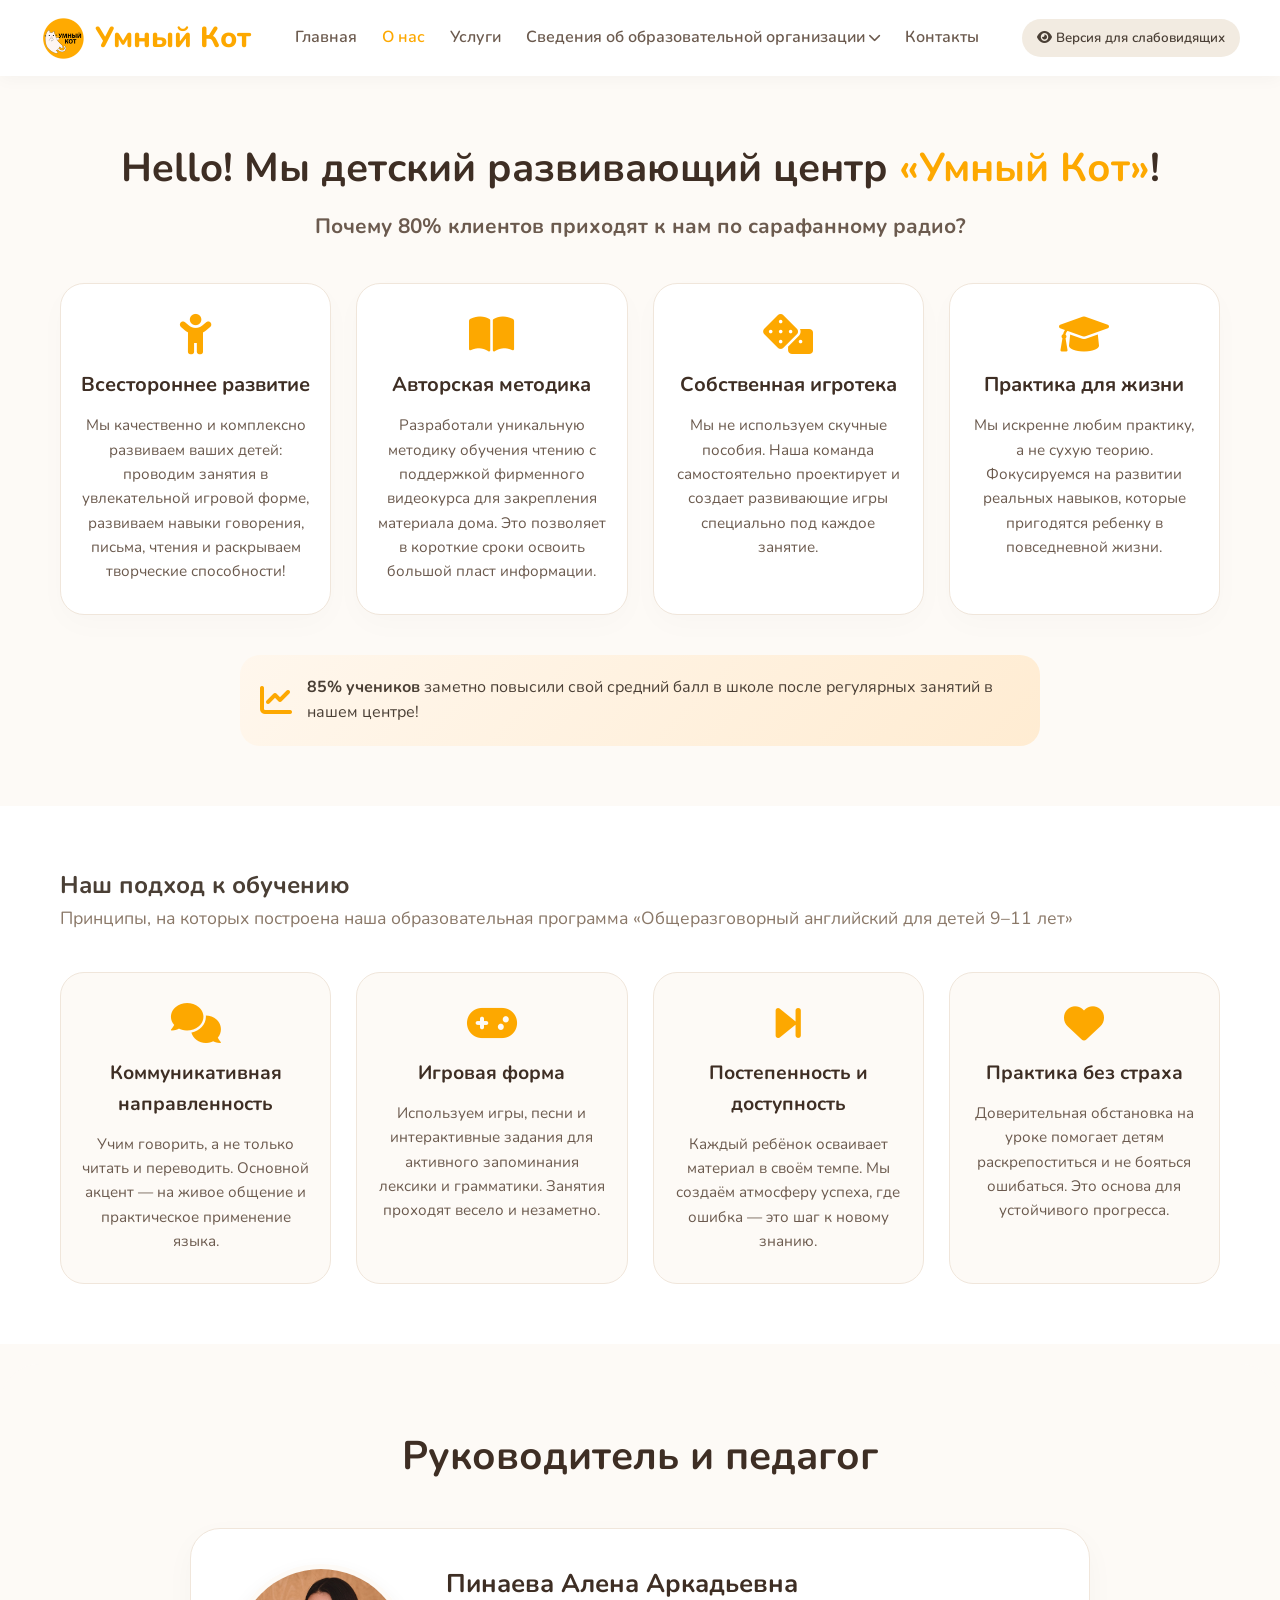
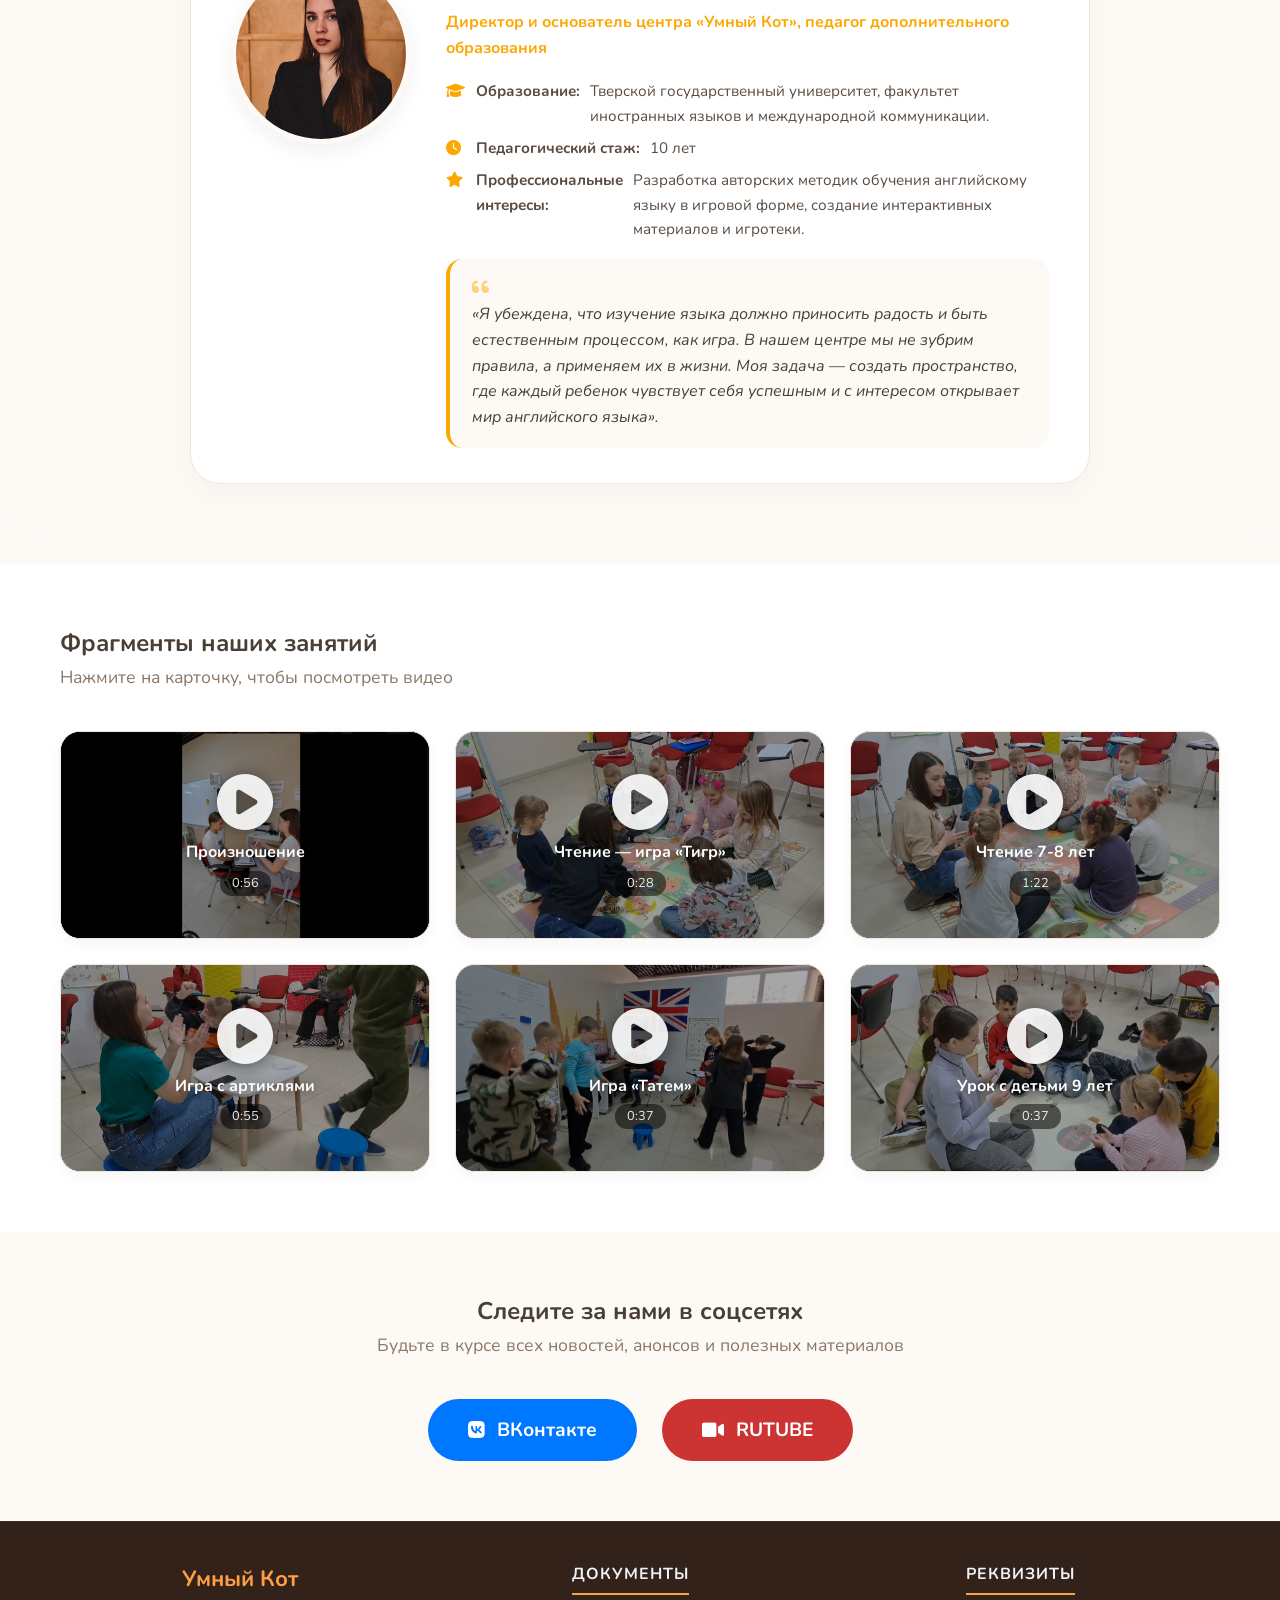
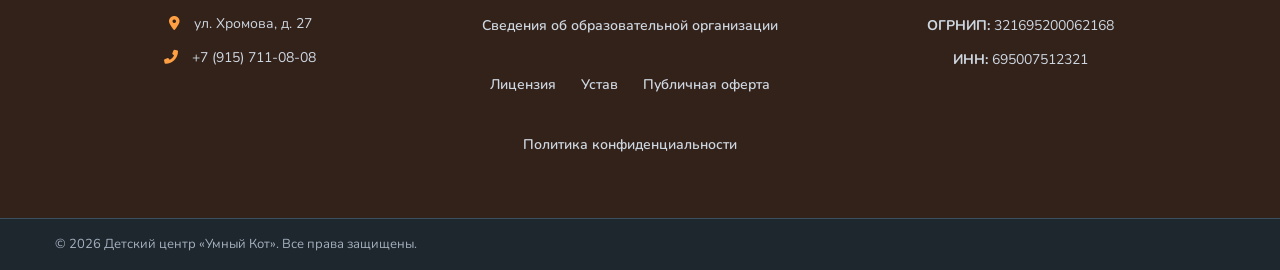
==== about.html @ efad624c "test_desktop" ====
<!DOCTYPE html>
<html lang="ru">
<head>
    <meta charset="UTF-8" />
    <meta name="viewport" content="width=device-width, initial-scale=1.0" />
    <title>О нас — Умный Кот</title>
    <link rel="preconnect" href="https://fonts.googleapis.com" />
    <link rel="preconnect" href="https://fonts.gstatic.com" crossorigin />
    <link href="https://fonts.googleapis.com/css2?family=Nunito:wght@400;600;700;800&display=swap" rel="stylesheet" />
    <link rel="stylesheet" href="https://cdnjs.cloudflare.com/ajax/libs/font-awesome/6.0.0-beta3/css/all.min.css" />
    <link rel="stylesheet" href="assets/css/style.css" />
</head>
<body>

<header>
    <div class="logo">
        <a href="index.html" style="display:flex; align-items:center; gap:10px; text-decoration:none; color:inherit;">
            <img src="assets/img/logo.png" alt="Умный Кот Логотип" id="main-logo">
            <span>Умный Кот</span>
        </a>
    </div>
    <ul class="nav-links">
        <li><a href="index.html">Главная</a></li>
        <li><a href="about.html" class="active">О нас</a></li>
        <li><a href="services.html">Услуги</a></li>
        <li class="dropdown">
            <a href="sveden.html">Сведения об образовательной организации <i class="fas fa-chevron-down" style="font-size: 0.8rem;"></i></a>
            <ul class="dropdown-menu">
                <li><a href="sveden.html#common">Основные сведения</a></li>
                <li><a href="sveden.html#structure">Структура управления</a></li>
                <li><a href="sveden.html#documents">Документы</a></li>
                <li><a href="sveden.html#education">Образование</a></li>
                <li><a href="sveden.html#management">Руководство</a></li>
                <li><a href="sveden.html#teachers">Педсостав</a></li>
                <li><a href="sveden.html#paid-services">Платные услуги</a></li>
            </ul>
        </li>
        <li><a href="index.html#branches">Контакты</a></li>
    </ul>
    <button id="bvi-open" class="btn-eye"><i class="fas fa-eye"></i> Версия для слабовидящих</button>
</header>

<main>
    <!-- ===== БЛОК "О ЦЕНТРЕ" ===== -->
    <section class="about-hero" id="mission">
        <div class="container">
            <h1>Hello! Мы детский развивающий центр <span>«Умный Кот»</span>!</h1>
            <p class="subtitle">Почему 80% клиентов приходят к нам по сарафанному радио?</p>
            
            <div class="advantages-grid">
                <div class="adv-card">
                    <i class="fas fa-child"></i>
                    <h3>Всестороннее развитие</h3>
                    <p>Мы качественно и комплексно развиваем ваших детей: проводим занятия в увлекательной игровой форме, развиваем навыки говорения, письма, чтения и раскрываем творческие способности!</p>
                </div>
                <div class="adv-card">
                    <i class="fas fa-book-open"></i>
                    <h3>Авторская методика</h3>
                    <p>Разработали уникальную методику обучения чтению с поддержкой фирменного видеокурса для закрепления материала дома. Это позволяет в короткие сроки освоить большой пласт информации.</p>
                </div>
                <div class="adv-card">
                    <i class="fas fa-dice"></i>
                    <h3>Собственная игротека</h3>
                    <p>Мы не используем скучные пособия. Наша команда самостоятельно проектирует и создает развивающие игры специально под каждое занятие.</p>
                </div>
                <div class="adv-card">
                    <i class="fas fa-graduation-cap"></i>
                    <h3>Практика для жизни</h3>
                    <p>Мы искренне любим практику, а не сухую теорию. Фокусируемся на развитии реальных навыков, которые пригодятся ребенку в повседневной жизни.</p>
                </div>
            </div>

            <div class="stat-box">
                <i class="fas fa-chart-line"></i>
                <span><strong>85% учеников</strong> заметно повысили свой средний балл в школе после регулярных занятий в нашем центре!</span>
            </div>
        </div>
    </section>

    <!-- ===== БЛОК "НАШ ПОДХОД" ===== -->
    <section class="approach-section" id="approach">
        <div class="container">
            <h2 class="section-title">Наш подход к обучению</h2>
            <p class="section-subtitle">Принципы, на которых построена наша образовательная программа «Общеразговорный английский для детей 9–11 лет»</p>
            <div class="approach-grid">
                <div class="approach-card">
                    <i class="fas fa-comments"></i>
                    <h3>Коммуникативная направленность</h3>
                    <p>Учим говорить, а не только читать и переводить. Основной акцент — на живое общение и практическое применение языка.</p>
                </div>
                <div class="approach-card">
                    <i class="fas fa-gamepad"></i>
                    <h3>Игровая форма</h3>
                    <p>Используем игры, песни и интерактивные задания для активного запоминания лексики и грамматики. Занятия проходят весело и незаметно.</p>
                </div>
                <div class="approach-card">
                    <i class="fas fa-step-forward"></i>
                    <h3>Постепенность и доступность</h3>
                    <p>Каждый ребёнок осваивает материал в своём темпе. Мы создаём атмосферу успеха, где ошибка — это шаг к новому знанию.</p>
                </div>
                <div class="approach-card">
                    <i class="fas fa-heart"></i>
                    <h3>Практика без страха</h3>
                    <p>Доверительная обстановка на уроке помогает детям раскрепоститься и не бояться ошибаться. Это основа для устойчивого прогресса.</p>
                </div>
            </div>
        </div>
    </section>

    <!-- ===== БЛОК "РУКОВОДИТЕЛЬ И ПЕДАГОГ" (растянутая плашка) ===== -->
    <section class="team-section" id="team">
        <div class="container">
            <h2>Руководитель и педагог</h2>
            <div class="team-grid">
                <div class="member-card ceo-card ceo-expanded">
                    <img src="assets/img/ceo.jpg" alt="Пинаева Алена Аркадьевна" class="member-img">
                    <div class="ceo-info">
                        <h4>Пинаева Алена Аркадьевна</h4>
                        <p class="role">Директор и основатель центра «Умный Кот», педагог дополнительного образования</p>
                        <div class="ceo-details">
                            <p><i class="fas fa-graduation-cap"></i> <strong>Образование:</strong> Тверской государственный университет, факультет иностранных языков и международной коммуникации.</p>
                            <p><i class="fas fa-clock"></i> <strong>Педагогический стаж:</strong> 10 лет</p>
                            <p><i class="fas fa-star"></i> <strong>Профессиональные интересы:</strong> Разработка авторских методик обучения английскому языку в игровой форме, создание интерактивных материалов и игротеки.</p>
                        </div>
                        <div class="ceo-quote">
                            <i class="fas fa-quote-left"></i>
                            <p>«Я убеждена, что изучение языка должно приносить радость и быть естественным процессом, как игра. В нашем центре мы не зубрим правила, а применяем их в жизни. Моя задача — создать пространство, где каждый ребенок чувствует себя успешным и с интересом открывает мир английского языка».</p>
                        </div>
                    </div>
                </div>
            </div>
        </div>
    </section>

    <!-- ===== ВИДЕО-ГАЛЕРЕЯ (с превью-картинками) ===== -->
<section class="video-gallery-section" id="video-gallery">
    <div class="container">
        <h2 class="section-title">Фрагменты наших занятий</h2>
        <p class="section-subtitle">Нажмите на карточку, чтобы посмотреть видео</p>
        <div class="video-grid" id="videoGrid">
            <!-- Видео 1: Произношение -->
            <div class="video-card" data-video='<iframe src="https://vk.com/video_ext.php?oid=125853463&id=456239736" width="100%" style="aspect-ratio:16/9; background:#000;" allow="autoplay; encrypted-media; fullscreen; picture-in-picture; screen-wake-lock;" frameborder="0" allowfullscreen></iframe>'>
                <div class="video-preview" style="background-image: url('assets/img/video-preview-1.jpg');">
                    <i class="fas fa-play-circle"></i>
                    <span class="video-title">Произношение</span>
                    <span class="video-duration">0:56</span>
                </div>
                <div class="video-iframe" style="display:none;"></div>
            </div>
            <!-- Видео 2: Чтение — игра «Тигр» -->
            <div class="video-card" data-video='<iframe src="https://vk.com/video_ext.php?oid=125853463&id=456239708" width="100%" style="aspect-ratio:16/9; background:#000;" allow="autoplay; encrypted-media; fullscreen; picture-in-picture; screen-wake-lock;" frameborder="0" allowfullscreen></iframe>'>
                <div class="video-preview" style="background-image: url('assets/img/video-preview-2.jpg');">
                    <i class="fas fa-play-circle"></i>
                    <span class="video-title">Чтение — игра «Тигр»</span>
                    <span class="video-duration">0:28</span>
                </div>
                <div class="video-iframe" style="display:none;"></div>
            </div>
            <!-- Видео 3: Чтение с детьми 7-8 лет -->
            <div class="video-card" data-video='<iframe src="https://vk.com/video_ext.php?oid=125853463&id=456239707" width="100%" style="aspect-ratio:16/9; background:#000;" allow="autoplay; encrypted-media; fullscreen; picture-in-picture; screen-wake-lock;" frameborder="0" allowfullscreen></iframe>'>
                <div class="video-preview" style="background-image: url('assets/img/video-preview-3.jpg');">
                    <i class="fas fa-play-circle"></i>
                    <span class="video-title">Чтение 7-8 лет</span>
                    <span class="video-duration">1:22</span>
                </div>
                <div class="video-iframe" style="display:none;"></div>
            </div>
            <!-- Видео 4: Игра с артиклями -->
            <div class="video-card" data-video='<iframe src="https://vk.com/video_ext.php?oid=125853463&id=456239706" width="100%" style="aspect-ratio:16/9; background:#000;" allow="autoplay; encrypted-media; fullscreen; picture-in-picture; screen-wake-lock;" frameborder="0" allowfullscreen></iframe>'>
                <div class="video-preview" style="background-image: url('assets/img/video-preview-4.jpg');">
                    <i class="fas fa-play-circle"></i>
                    <span class="video-title">Игра с артиклями</span>
                    <span class="video-duration">0:55</span>
                </div>
                <div class="video-iframe" style="display:none;"></div>
            </div>
            <!-- Видео 5: Игра «Татем» -->
            <div class="video-card" data-video='<iframe src="https://vk.com/video_ext.php?oid=125853463&id=456239705" width="100%" style="aspect-ratio:16/9; background:#000;" allow="autoplay; encrypted-media; fullscreen; picture-in-picture; screen-wake-lock;" frameborder="0" allowfullscreen></iframe>'>
                <div class="video-preview" style="background-image: url('assets/img/video-preview-5.jpg');">
                    <i class="fas fa-play-circle"></i>
                    <span class="video-title">Игра «Татем»</span>
                    <span class="video-duration">0:37</span>
                </div>
                <div class="video-iframe" style="display:none;"></div>
            </div>
            <!-- Видео 6: Урок с детьми 9 лет -->
            <div class="video-card" data-video='<iframe src="https://vk.com/video_ext.php?oid=125853463&id=456239704" width="100%" style="aspect-ratio:16/9; background:#000;" allow="autoplay; encrypted-media; fullscreen; picture-in-picture; screen-wake-lock;" frameborder="0" allowfullscreen></iframe>'>
                <div class="video-preview" style="background-image: url('assets/img/video-preview-6.jpg');">
                    <i class="fas fa-play-circle"></i>
                    <span class="video-title">Урок с детьми 9 лет</span>
                    <span class="video-duration">0:37</span>
                </div>
                <div class="video-iframe" style="display:none;"></div>
            </div>
        </div>
    </div>
</section>

    <!-- ===== БЛОК "МЫ В СОЦСЕТЯХ" ===== -->
    <section class="social-section" id="social">
        <div class="container">
            <h2 class="section-title">Следите за нами в соцсетях</h2>
            <p class="section-subtitle">Будьте в курсе всех новостей, анонсов и полезных материалов</p>
            <div class="social-links">
                <a href="https://vk.com/smart.cat.tver" target="_blank" class="social-btn vk-btn">
                    <i class="fab fa-vk"></i> ВКонтакте
                </a>
                <a href="https://rutube.ru/channel/59294432/" target="_blank" class="social-btn rutube-btn">
                    <i class="fas fa-video"></i> RUTUBE
                </a>
            </div>
        </div>
    </section>
<footer class="site-footer">
  <div class="footer-container">
    
    <div class="footer-column">
      <div class="footer-logo">
        <h3>Умный Кот</h3>
      </div>
      <ul class="footer-contacts">
        <li><i class="fas fa-map-marker-alt"></i> ул. Хромова, д. 27</li>
        <li><i class="fas fa-phone-alt"></i> <a href="tel:+79157110808">+7 (915) 711-08-08</a></li>
      </ul>
    </div>

    <!-- Колонка 2: Документы и сведения -->
    <div class="footer-column">
      <h4>Документы</h4>
      <ul class="footer-links">
        <li><a href="sveden.html">Сведения об образовательной организации</a></li>
        <li><a href="sveden.html#license-status">Лицензия</a></li>
        <li><a href="docs/Ustav.pdf" target="_blank">Устав</a></li>
        <li><a href="docs/Oferta.pdf" target="_blank">Публичная оферта</a></li>
        <li><a href="docs/Privacy_Policy.pdf" target="_blank">Политика конфиденциальности</a></li>
      </ul>
    </div>

    <div class="footer-column">
      <h4>Реквизиты</h4>
      <ul class="footer-legal">
        <li><strong>ОГРНИП:</strong> 321695200062168</li>
        <li><strong>ИНН:</strong> 695007512321</li>
      </ul>
    </div>

  </div>

  <div class="footer-bottom">
    <div class="footer-container">
      <p>&copy; 2026 Детский центр «Умный Кот». Все права защищены.</p>
    </div>
  </div>
</footer>

<script>
    // ===== Видео-галерея: раскрытие по клику =====
    document.querySelectorAll('.video-card').forEach(card => {
        card.addEventListener('click', function(e) {
            // Если клик внутри уже открытого iframe — не мешаем (пользователь может управлять плеером)
            if (e.target.closest('.video-iframe iframe')) return;

            const isActive = this.classList.contains('active');
            // Закрываем все другие открытые видео
            document.querySelectorAll('.video-card.active').forEach(other => {
                if (other !== this) {
                    other.classList.remove('active');
                    const otherIframe = other.querySelector('.video-iframe');
                    otherIframe.innerHTML = '';
                    otherIframe.style.display = 'none';
                    other.querySelector('.video-preview').style.display = 'flex';
                }
            });

            if (isActive) {
                // Сворачиваем текущее
                this.classList.remove('active');
                const iframeContainer = this.querySelector('.video-iframe');
                iframeContainer.innerHTML = '';
                iframeContainer.style.display = 'none';
                this.querySelector('.video-preview').style.display = 'flex';
            } else {
                // Раскрываем текущее
                this.classList.add('active');
                const preview = this.querySelector('.video-preview');
                const iframeContainer = this.querySelector('.video-iframe');
                // Вставляем iframe из data-атрибута
                const videoHtml = this.dataset.video;
                iframeContainer.innerHTML = videoHtml;
                iframeContainer.style.display = 'block';
                preview.style.display = 'none';
            }
        });
    });
</script>
<!-- ===== ВЕРСИЯ ДЛЯ СЛАБОВИДЯЩИХ ===== -->
<script src="assets/js/bvi.js"></script>
</body>
</html>
---- assets/css/style.css ----
/* ==========================================================================
   1. БАЗОВЫЕ НАСТРОЙКИ И ПЕРЕМЕННЫЕ
   ========================================================================== */
:root {
    --brand-color: #fda800; /* Твой фирменный оранжевый */
    --bg-creamy: #fdfaf6;    /* Мягкий кремовый фон */
    --text-dark: #4a3f35;    /* Основной цвет текста */
    --text-title: #3e2e24;   /* Цвет заголовков */
}

* { margin: 0; padding: 0; box-sizing: border-box; }

body {
    font-family: 'Nunito', sans-serif;
    background: var(--bg-creamy);
    color: var(--text-dark);
    line-height: 1.6;
}

.container { max-width: 1200px; margin: 0 auto; padding: 0 20px; }

/* ==========================================================================
   2. ШАПКА САЙТА (НАВИГАЦИЯ)
   ========================================================================== */
header {
    display: flex; justify-content: space-between; align-items: center;
    padding: 15px 40px; background: #ffffff;
    box-shadow: 0 4px 15px rgba(0,0,0,0.03);
    position: sticky; top: 0; z-index: 100;
}

.logo { display: flex; align-items: center; gap: 10px; font-size: 1.8rem; font-weight: 800; color: var(--brand-color); }
#main-logo { height: 45px; }

.nav-links { display: flex; gap: 25px; list-style: none; font-weight: 600; }
.nav-links a { text-decoration: none; color: #6b5a4e; transition: 0.3s; }
.nav-links a:hover, .nav-links a.active { color: var(--brand-color); }

.btn-eye {
    background: #f2ebe1; border: none; padding: 10px 15px; border-radius: 20px;
    font-family: inherit; font-weight: 600; color: var(--text-dark); cursor: pointer; transition: 0.3s;
}
.btn-eye:hover { background: #e3d8c8; }

/* ==========================================================================
   3. ГЛАВНЫЙ ЭКРАН (HERO)
   ========================================================================== */
.hero {
    display: flex; align-items: center; justify-content: space-between;
    padding: 60px 40px; background: linear-gradient(135deg, #fff7ed 0%, #ffecd2 100%);
    border-radius: 0 0 50px 50px; margin-bottom: 40px;
}
.hero-content h1 { font-size: 3rem; color: var(--text-title); line-height: 1.2; margin-bottom: 20px; }
.hero-content h1 span { color: var(--brand-color); }
.hero-content p { font-size: 1.2rem; margin-bottom: 30px; max-width: 500px; }

.btn-primary {
    background: var(--brand-color); color: white; padding: 15px 35px;
    border-radius: 30px; font-weight: 700; text-decoration: none;
    box-shadow: 0 8px 20px rgba(253, 168, 0, 0.3); transition: 0.3s; display: inline-block;
}
.btn-primary:hover { transform: translateY(-3px); box-shadow: 0 12px 25px rgba(253, 168, 0, 0.4); }

.hero-image-placeholder { font-size: 10rem; color: #ffd699; }

/* ==========================================================================
   4. БЛОК "О НАШЕМ ЦЕНТРЕ" (ABOUT SUMMARY)
   ========================================================================== */
.about-summary { padding: 60px 0; text-align: center; background: #ffffff; border-radius: 40px; margin: 20px 0; }
.about-summary h2 { font-size: 2.3rem; color: var(--text-title); margin-bottom: 20px; }
.about-summary p { max-width: 800px; margin: 0 auto 25px auto; font-size: 1.1rem; color: #6b5a4e; }

.btn-secondary {
    display: inline-block; padding: 12px 30px; 
    border: 2px solid var(--brand-color); color: var(--brand-color); 
    border-radius: 30px; text-decoration: none; font-weight: 700; transition: 0.3s;
}
.btn-secondary:hover { background: var(--brand-color); color: white; }

/* ==========================================================================
   5. СЕКЦИЯ СЛАЙДЕРА УСЛУГ (SWIPER)
   ========================================================================== */
.programs-slider-section { padding: 60px 0; text-align: center; }
.programs-slider-section h2 { font-size: 2.5rem; margin-bottom: 5px; color: var(--text-title); }
.section-subtitle { color: #8a7868; margin-bottom: 40px; font-size: 1.1rem; }
.program-item .price-tag {
    text-decoration: none; /* Убирает подчёркивание текста */
    display: inline-block;
}

.swiper { width: 92%; margin: 0 auto; padding: 20px 0; }

.swiper-slide.program-item {
    background: #ffffff; border-radius: 30px; padding: 30px 20px;
    box-shadow: 0 10px 30px rgba(0,0,0,0.03); border: 1px solid #f0e6db;
    transition: 0.3s; height: auto; display: flex; flex-direction: column; align-items: center;
}
.swiper-slide.program-item:hover { border-color: var(--brand-color); transform: translateY(-5px); }

/* Круглые и аккуратные картинки */
.service-img {
    width: 130px; height: 130px; object-fit: cover;
    border-radius: 20%; margin-bottom: 20px;
    border: 3px solid var(--bg-creamy); box-shadow: 0 4px 10px rgba(0,0,0,0.05);
}

.program-item h4 { font-size: 1.3rem; margin-bottom: 15px; color: var(--text-title); }

.price-tag {
    display: inline-block; background: #fff8e8; color: var(--brand-color);
    padding: 8px 25px; border-radius: 20px; font-weight: 800; margin-top: auto;
}

/* Кнопки навигации слайдера */
.swiper-button-next, .swiper-button-prev {
    color: var(--brand-color) !important; background: rgba(255, 255, 255, 0.9);
    width: 45px !important; height: 45px !important; border-radius: 50%;
    box-shadow: 0 4px 10px rgba(0,0,0,0.08);
}
.swiper-button-next::after, .swiper-button-prev::after { font-size: 18px !important; font-weight: bold; }


/* ==========================================================================
   6. БЛОК ФИЛИАЛЫ И КАРТА
   ========================================================================== */
.branches { padding: 80px 0; background: #ffffff; border-radius: 50px 50px 0 0; }
.branches h2 { font-size: 2.5rem; text-align: center; color: var(--text-title); margin-bottom: 40px; }

.branches-wrapper { display: flex; gap: 40px; align-items: stretch; }
.branches-list { flex: 1; display: flex; flex-direction: column; gap: 20px; justify-content: center; }

.branch-card {
    background: var(--bg-creamy); padding: 25px; border-radius: 20px;
    border: 1px solid #f0e6db; transition: 0.3s;
}
.branch-card h3 { color: var(--text-title); font-size: 1.3rem; margin-bottom: 10px; display: flex; align-items: center; gap: 10px; }
.branch-card h3 i { color: var(--brand-color); }
.branch-card p { color: #6b5a4e; font-size: 1rem; }
.branch-phone { margin-top: 8px; font-weight: 600; }

/* Контейнер для карты */
.map-container { flex: 1; min-height: 300px; border-radius: 25px; overflow: hidden; background: #f2ebe1; box-shadow: 0 10px 25px rgba(0,0,0,0.04); }
.map-placeholder { height: 100%; display: flex; flex-direction: column; align-items: center; justify-content: center; color: #a6988c; gap: 15px; padding: 40px 0; }
.map-placeholder i { font-size: 3.5rem; color: #ffd699; }

/* ==========================================================================
   7. КОНТАКТЫ И ПОДВАЛ (FOOTER)
   ========================================================================== */
.contact { background: #3e2e24; color: #fdfaf6; padding: 60px 0; border-radius: 0; margin-top: 0; }
.contact h2 { font-size: 2.2rem; margin-bottom: 20px; }
.contact p { font-size: 1.1rem; margin-bottom: 15px; }
.contact i { color: var(--brand-color); margin-right: 10px; }

footer { background: #2a1e16; color: #a6988c; padding: 40px 0; text-align: center; border-top: 1px solid #3a2b20; }
.footer-links { display: flex; justify-content: center; gap: 25px; flex-wrap: wrap; }
.footer-links a { color: #d6c8bc; text-decoration: none; font-weight: 600; transition: 0.3s; }
.footer-links a:hover { color: var(--brand-color); }

/* ==========================================================================
   8. АДАПТИВНОСТЬ (RESPONSIVE)
   ========================================================================== */
@media (max-width: 992px) {
    .branches-wrapper { flex-direction: column; }
    .map-container { min-height: 250px; }
}

@media (max-width: 768px) {
    header { padding: 15px 20px; }
    .nav-links { display: none; } /* Скрываем десктопное меню */
    .hero { flex-direction: column; text-align: center; padding: 40px 20px; border-radius: 0 0 30px 30px; }
    .hero-content h1 { font-size: 2.2rem; }
    .hero-content p { max-width: 100%; }
    .hero-image-placeholder { display: none; }
    .swiper { width: 100%; }
}
/* ==========================================================================
   9. ВЫПАДАЮЩЕЕ МЕНЮ (DROPDOWN) И СТИЛИ СТРАНИЦЫ "О НАС"
   ========================================================================== */

/* Навигация dropdown */
.nav-links li { position: relative; }
.dropdown-menu {
    position: absolute; top: 100%; left: 0; background: #ffffff;
    list-style: none; padding: 10px 0; border-radius: 12px;
    box-shadow: 0 8px 25px rgba(0,0,0,0.08);
    opacity: 0; visibility: hidden; transform: translateY(10px);
    transition: 0.3s ease; min-width: 220px; z-index: 200;
}
.dropdown-menu li a {
    padding: 10px 20px; display: block; font-size: 0.95rem; color: #6b5a4e;
}
.dropdown-menu li a:hover { background: var(--bg-creamy); color: var(--brand-color); }
.nav-links li:hover .dropdown-menu { opacity: 1; visibility: visible; transform: translateY(0); }

/* Блок преимуществ */
.about-hero { padding: 60px 0; text-align: center; }
.about-hero h1 { font-size: 2.5rem; color: var(--text-title); margin-bottom: 10px; }
.about-hero h1 span { color: var(--brand-color); }
.about-hero .subtitle { font-size: 1.3rem; font-weight: 700; color: #6b5a4e; margin-bottom: 40px; }

.advantages-grid { display: grid; grid-template-columns: repeat(auto-fit, minmax(250px, 1fr)); gap: 25px; margin-bottom: 40px; }
.adv-card { background: #ffffff; padding: 30px 20px; border-radius: 24px; box-shadow: 0 10px 30px rgba(0,0,0,0.02); border: 1px solid #f0e6db; text-align: center; }
.adv-card i { font-size: 2.5rem; color: var(--brand-color); margin-bottom: 15px; }
.adv-card h3 { color: var(--text-title); margin-bottom: 12px; font-size: 1.25rem; }
.adv-card p { font-size: 0.95rem; color: #6b5a4e; }

.stat-box { background: linear-gradient(135deg, #fff7ed 0%, #ffecd2 100%); padding: 20px; border-radius: 20px; display: inline-flex; align-items: center; gap: 15px; max-width: 800px; text-align: left; }
.stat-box i { font-size: 2rem; color: var(--brand-color); }

/* Блок команды */
.team-section { padding: 60px 0; background: #ffffff; border-radius: 40px; }
.team-section h2 { text-align: center; font-size: 2.5rem; color: var(--text-title); margin-bottom: 40px; }
.team-block { margin-bottom: 50px; }
.block-title { font-size: 1.8rem; color: #6b5a4e; margin-bottom: 25px; text-align: center; position: relative; }

.team-grid { display: grid; grid-template-columns: repeat(auto-fit, minmax(280px, 1fr)); gap: 30px; }
.center-staff { max-width: 350px; margin: 0 auto; }

.member-card { background: var(--bg-creamy); border-radius: 24px; padding: 30px 20px; text-align: center; border: 1px solid #f0e6db; }
.member-img, .member-img-placeholder { width: 120px; height: 120px; border-radius: 50%; object-fit: cover; margin: 0 auto 20px auto; }
.member-img-placeholder { background: #f2ebe1; display: flex; align-items: center; justify-content: center; font-size: 2.5rem; color: #ffd699; }
.member-card h4 { font-size: 1.3rem; color: var(--text-title); margin-bottom: 5px; }
.member-card .role { color: var(--brand-color); font-weight: 700; font-size: 0.95rem; margin-bottom: 15px; }
.member-card .desc { font-size: 0.9rem; color: #6b5a4e; }

/* Официальный блок для проверок */
.official-section { padding: 80px 0; background: var(--bg-creamy); }
.official-section h2 { text-align: center; font-size: 2rem; color: var(--text-title); }
.table-notice { text-align: center; color: #8a7868; font-size: 0.9rem; margin-bottom: 40px; }
.official-block { background: #ffffff; padding: 30px; border-radius: 20px; border: 1px solid #f0e6db; margin-bottom: 30px; }
.official-block h3 { font-size: 1.2rem; color: var(--text-title); margin-bottom: 15px; border-bottom: 2px solid var(--bg-creamy); padding-bottom: 8px; }
.official-block p { color: #6b5a4e; font-size: 1rem; margin-bottom: 10px; }

/* Стили таблиц */
.table-responsive { overflow-x: auto; }
.official-table { width: 100%; border-collapse: collapse; margin-top: 15px; font-size: 0.95rem; min-width: 600px; }
.official-table th, .official-table td { border: 1px solid #d6c8bc; padding: 12px 15px; text-align: left; }
.official-table th { background: #f2ebe1; color: var(--text-title); font-weight: 700; }
.official-table tr:nth-child(even) { background: #fffdfa; }

/* Доп. адаптив для меню */
@media (max-width: 768px) {
    .dropdown-menu { position: static; opacity: 1; visibility: visible; box-shadow: none; padding-left: 20px; transform: none; display: none; }
    .nav-links li:hover .dropdown-menu { display: block; }
    .stat-box { flex-direction: column; text-align: center; }
}
/* ==========================================================================
   10. СТИЛИ ДЛЯ ОФИЦИАЛЬНОЙ СТРАНИЦЫ (SVEDEN.HTML)
   ========================================================================== */

.sveden-page { padding: 40px 0; }
.sveden-main-title { font-size: 2.3rem; color: #3e2e24; text-align: center; margin-bottom: 5px; font-weight: 800; }
.sveden-subtitle { text-align: center; color: #8a7868; font-size: 1.05rem; margin-bottom: 40px; }

.sveden-section { margin-bottom: 35px; scroll-margin-top: 100px; /* Фикс, чтобы при переходе по якорю шапка не перекрывала заголовок */ }
.sveden-section h2 { font-size: 1.5rem; color: #3e2e24; margin-bottom: 15px; display: flex; align-items: center; gap: 10px; }
.sveden-section h2 i { color: #fda800; }

.sveden-card { background: #ffffff; padding: 25px; border-radius: 20px; box-shadow: 0 5px 15px rgba(0,0,0,0.02); border: 1px solid #f0e6db; }
.sveden-card p { font-size: 1rem; color: #5a4c42; margin-bottom: 12px; }
.sveden-card p:last-child { margin-bottom: 0; }
.sveden-card strong { color: #3e2e24; }

/* Кнопки скачивания файлов */
.doc-intro { margin-bottom: 20px !important; font-weight: 600; }
.docs-grid { display: grid; grid-template-columns: repeat(auto-fit, minmax(280px, 1fr)); gap: 15px; }
.doc-link-item { 
    display: flex; align-items: center; gap: 15px; padding: 15px 20px; 
    background: #fffbf7; border: 1px solid #ebdcd0; border-radius: 12px; 
    text-decoration: none; color: #5a4c42; font-weight: 700; transition: 0.3s; 
}
.doc-link-item i { font-size: 1.8rem; color: #e74c3c; /* Красный цвет для PDF иконки */ }
.doc-link-item:hover { background: #fff3e0; border-color: #fda800; color: #fda800; transform: translateY(-2px); }

/* Официальные таблицы */
.table-responsive { overflow-x: auto; width: 100%; }
.official-table { width: 100%; border-collapse: collapse; margin-top: 5px; font-size: 0.95rem; min-width: 650px; }
.official-table th, .official-table td { border: 1px solid #dcd1c4; padding: 12px 15px; text-align: left; vertical-align: top; }
.official-table th { background: #f7f1ea; color: #3e2e24; font-weight: 800; }
.official-table tr:nth-child(even) { background: #faf8f5; }
/* ==========================================================================
   17. ДОПОЛНИТЕЛЬНЫЕ СТИЛИ ДЛЯ SVEDEN.HTML
   ========================================================================== */

/* Стили для списков в карточках */
.sveden-card ul {
    margin: 10px 0 10px 25px;
    color: #5a4c42;
    font-size: 1rem;
    line-height: 1.7;
}

.sveden-card ul li {
    margin-bottom: 5px;
}

/* Образовательная программа */
.edu-program {
    background: var(--bg-creamy);
    padding: 20px 25px;
    border-radius: 16px;
    border: 1px solid #f0e6db;
    margin: 15px 0;
}

.edu-program h4 {
    font-size: 1.2rem;
    color: var(--text-title);
    margin-bottom: 12px;
}

.edu-program ul {
    margin: 10px 0 10px 20px;
}

.edu-program .btn-download {
    display: inline-flex;
    align-items: center;
    gap: 10px;
    background: var(--brand-color);
    color: #fff;
    padding: 10px 24px;
    border-radius: 30px;
    text-decoration: none;
    font-weight: 700;
    font-size: 0.95rem;
    transition: 0.3s;
    margin-top: 10px;
}

.edu-program .btn-download:hover {
    background: #e09500;
    transform: translateY(-2px);
}

/* Адаптивность */
@media (max-width: 768px) {
    .edu-program {
        padding: 15px;
    }

    .edu-program h4 {
        font-size: 1rem;
    }

    .sveden-card ul {
        margin-left: 15px;
        font-size: 0.95rem;
    }
}

@media (max-width: 480px) {
    .edu-program .btn-download {
        width: 100%;
        justify-content: center;
    }
}

/* ==========================================================================
   11. СТРАНИЦА "УСЛУГИ" (SERVICES.HTML)
   ========================================================================== */

.services-hero { padding: 60px 0 30px; text-align: center; }
.services-hero h1 { font-size: 2.8rem; color: var(--text-title); margin-bottom: 10px; }
.services-hero h1 span { color: var(--brand-color); }
.services-hero .subtitle { font-size: 1.2rem; color: #6b5a4e; max-width: 600px; margin: 0 auto; }

.services-content { padding: 30px 0 80px; }
.services-grid { 
    display: grid; 
    grid-template-columns: repeat(auto-fit, minmax(320px, 1fr)); 
    gap: 30px; 
}

.service-card-detailed {
    background: #ffffff;
    border-radius: 25px;
    border: 1px solid #f0e6db;
    box-shadow: 0 10px 30px rgba(0,0,0,0.03);
    overflow: hidden;
    display: flex;
    flex-direction: column;
    transition: 0.3s;
}

.service-card-detailed:hover {
    transform: translateY(-5px);
    border-color: var(--brand-color);
    box-shadow: 0 15px 40px rgba(253, 168, 0, 0.1);
}

.sc-img-wrapper {
    background: #fff8e8; /* Мягкая подложка под иконку */
    display: flex;
    justify-content: center;
    align-items: center;
    padding: 30px 20px;
    border-bottom: 1px solid #f0e6db;
}

.sc-img-wrapper img {
    width: 140px;
    height: 140px;
    object-fit: contain;
    border-radius: 20%;
    background: #ffffff;
    padding: 10px;
    box-shadow: 0 5px 15px rgba(0,0,0,0.05);
}

.sc-info {
    padding: 25px;
    display: flex;
    flex-direction: column;
    flex-grow: 1;
}

.sc-info h3 {
    font-size: 1.4rem;
    color: var(--text-title);
    margin-bottom: 15px;
}

.sc-info p {
    font-size: 0.95rem;
    color: #5a4c42;
    margin-bottom: 15px;
    flex-grow: 1; /* Чтобы нижняя панель всегда была прижата к низу */
}

.sc-note {
    font-size: 0.85rem !important;
    font-style: italic;
    color: #a6988c !important;
    margin-bottom: 20px !important;
}

.sc-meta {
    display: flex;
    justify-content: space-between;
    align-items: center;
    padding-top: 15px;
    border-top: 1px solid #f0e6db;
    margin-top: auto;
}

.sc-price {
    font-size: 1.25rem;
    font-weight: 800;
    color: var(--brand-color);
    background: #fff8e8;
    padding: 5px 15px;
    border-radius: 15px;
}

.sc-duration {
    font-size: 0.95rem;
    color: #8a7868;
    font-weight: 600;
    display: flex;
    align-items: center;
    gap: 6px;
}
/* ==========================================================================
   12. ОБНОВЛЕННЫЙ ГЛАВНЫЙ ЭКРАН И ИНСТА-ГАЛЕРЕЯ (BENTO)
   ========================================================================== */

/* ==========================================================================
   12.1 ДВЕ ФОТОГРАФИИ В HERO (КРУПНЫЕ, С БЕЛОЙ ОБВОДКОЙ)
   ========================================================================== */
.hero-live-image {
    flex: 1;
    display: flex;
    align-items: center;
    justify-content: flex-end; 
    gap: 30px; /* Увеличили зазор для более широкой композиции */
    position: relative;
    padding-right: 20px;
}

/* Общий стиль для обеих карточек с белой обводкой */
.hero-live-image img {
    border-radius: 40px; 
    box-shadow: 0 20px 50px rgba(62, 46, 36, 0.15); /* Более глубокая тень */
    border: 7px solid #ffffff; /* Толстая белая рамка */
    object-fit: cover;
    transition: transform 0.4s ease, z-index 0s;
    position: relative;
}

/* Левая фотография (hero-2) — делаем крупнее */
.hero-img-left {
    width: 310px; /* Увеличена ширина */
    height: 248px; 
    transform: rotate(-5deg); /* Наклон влево */
}

/* Правая фотография (hero) — делаем крупнее */
.hero-img-right {
    width: 410px; /* Увеличена ширина */
    height: 264px; 
    transform: rotate(4deg); /* Наклон вправо */
}

/* Эффект при наведении: плавное выпрямление */
.hero-img-left:hover,
.hero-img-right:hover {
    transform: rotate(0deg) scale(1.04);
    z-index: 10;
}
/* 12.2 Новая кнопка просмотра видео */
.btn-video-watch {
    display: inline-flex;
    align-items: center;
    gap: 10px;
    color: #3e2e24;
    text-decoration: none;
    font-weight: 700;
    font-size: 1.05rem;
    margin-left: 20px;
    transition: 0.2s;
}
.btn-video-watch i {
    font-size: 2.2rem;
    color: var(--brand-color);
    background: #ffffff;
    border-radius: 50%;
    box-shadow: 0 5px 15px rgba(253, 168, 0, 0.2);
    transition: 0.3s ease;
}
.btn-video-watch:hover i {
    transform: scale(1.1);
    box-shadow: 0 8px 20px rgba(253, 168, 0, 0.4);
}

/* 12.3 Сетка галереи Bento (ОБНОВЛЕННАЯ С ВЫСОКИМ ЦЕНТРОМ) */
.live-gallery-section { padding: 20px 0 60px; background: transparent; }

.bento-gallery {
    display: grid;
    grid-template-columns: repeat(4, 1fr);
    /* Задаем четкую высоту строк: средняя строка (3-я) теперь 360px вместо 240px! */
    grid-template-rows: 240px 240px 360px 240px 240px; 
    gap: 20px;
    grid-auto-flow: dense;
}

.gallery-item {
    position: relative;
    border-radius: 24px;
    overflow: hidden;
    box-shadow: 0 8px 25px rgba(0,0,0,0.04);
    border: 1px solid #f0e6db;
    cursor: pointer;
}
.gallery-item img {
    width: 100%;
    height: 100%;
    object-fit: cover;
    transition: transform 0.5s ease;
}

/* Размеры ячеек */
.size-big { grid-column: span 2; grid-row: span 2; }       
.size-horizontal { grid-column: span 2; grid-row: span 1; } 
.size-vertical { grid-column: span 1; grid-row: span 2; }   

/* Эффект наведения (Overlay) */
.gallery-overlay {
    position: absolute;
    bottom: 0; left: 0; width: 100%; height: 100%;
    background: linear-gradient(to top, rgba(62, 46, 36, 0.9) 0%, rgba(62, 46, 36, 0.4) 50%, rgba(62, 46, 36, 0.1) 100%);
    display: flex;
    align-items: flex-end;
    padding: 25px;
    opacity: 0;
    transition: opacity 0.3s ease;
}
.gallery-text { color: #ffffff; transform: translateY(15px); transition: transform 0.3s ease; }
.gallery-text h3 { font-size: 1.3rem; margin-bottom: 5px; font-weight: 800; color: #ffd699; }
.gallery-text p { font-size: 0.95rem; line-height: 1.4; opacity: 0.95; }

/* Анимация при наведении */
.gallery-item:hover img { transform: scale(1.06); }
.gallery-item:hover .gallery-overlay { opacity: 1; }
.gallery-item:hover .gallery-text { transform: translateY(0); }

/* ==========================================================================
   13. БЛОК С ВИДЕОПЛЕЕРОМ
   ========================================================================== */
.promo-video-section {
    padding: 40px 0 80px;
    background: #fffdfa;
}
.video-container {
    max-width: 900px;
    margin: 0 auto;
    border-radius: 25px;
    overflow: hidden;
    box-shadow: 0 15px 40px rgba(62, 46, 36, 0.1);
    border: 6px solid #ffffff;
    background: #000;
}
.video-container video {
    width: 100%;
    display: block; /* Убирает лишний отступ снизу плеера */
    border-radius: 18px;
}

/* Адаптивность для телефонов и планшетов */
@media (max-width: 1024px) {
    .bento-gallery { 
        grid-template-columns: repeat(3, 1fr); 
        grid-template-rows: none; /* Сбрасываем жесткую высоту на планшетах */
        grid-auto-rows: 240px; 
    }
}
@media (max-width: 768px) {
    .hero-buttons { display: flex; flex-direction: column; gap: 20px; align-items: center; }
    .btn-video-watch { margin-left: 0; }
    .hero-live-image { display: none; }
    
    .bento-gallery { grid-template-columns: repeat(2, 1fr); grid-auto-rows: 200px; }
    .size-horizontal { grid-column: span 2; }
    .size-big { grid-column: span 2; grid-row: span 2; }
    .video-container { border-width: 3px; border-radius: 15px; }
}
@media (max-width: 480px) {
    .bento-gallery { grid-template-columns: 1fr; grid-auto-rows: 250px; }
    .size-horizontal, .size-big, .size-vertical { grid-column: span 1; grid-row: span 1; }
    .gallery-overlay { opacity: 1; background: linear-gradient(to top, rgba(62, 46, 36, 0.9), transparent); padding: 15px; }
    .gallery-text { transform: translateY(0); }
}

/* ==========================================================================
   14. БЛОК ОТЗЫВОВ (TESTIMONIALS)
   ========================================================================== */

.testimonials {
    padding: 60px 0;
    background: var(--bg-creamy);
}

.testimonials-grid {
    display: grid;
    grid-template-columns: repeat(auto-fit, minmax(320px, 1fr));
    gap: 25px;
}

.testimonial-card {
    background: #ffffff;
    border-radius: 24px;
    padding: 25px 25px 20px;
    border: 1px solid #f0e6db;
    box-shadow: 0 8px 25px rgba(0,0,0,0.03);
    transition: 0.3s ease;
    display: flex;
    flex-direction: column;
    position: relative; /* Для позиционирования буквы в углу */
}

.testimonial-card:hover {
    transform: translateY(-4px);
    border-color: var(--brand-color);
    box-shadow: 0 12px 35px rgba(253, 168, 0, 0.08);
}

/* Платформа (Я / VK) — в правом верхнем углу */
.card-platform {
    position: absolute;
    top: 16px;
    right: 16px;
    font-weight: 800;
    font-size: 0.85rem;
    padding: 4px 12px;
    border-radius: 12px;
    color: #fff;
    width: fit-content;
}

.card-platform.yandex {
    background: #e53935; /* Красный цвет */
    color: #fff;
}

.card-platform.vk {
    background: #0077ff;
    color: #fff;
}

/* Имя автора */
.author-info h4 {
    font-size: 1.1rem;
    color: var(--text-title);
    margin-bottom: 4px;
    padding-right: 60px; /* Чтобы имя не наезжало на букву в углу */
}

/* Звёзды */
.stars {
    color: var(--brand-color);
    font-size: 1.1rem;
    letter-spacing: 2px;
    margin-bottom: 12px;
}

/* Текст отзыва */
.review-text {
    font-size: 0.95rem;
    color: #5a4c42;
    line-height: 1.6;
    flex-grow: 1;
    margin-bottom: 0; /* Убираем отступ, так как даты больше нет */
}

/* ==========================================================================
   15. КНОПКИ ПОД ОТЗЫВАМИ (вспомогательные)
   ========================================================================== */

.reviews-footer-links {
    grid-column: 1 / -1;
    display: flex !important;
    flex-direction: column !important;
    align-items: center !important;
    margin-top: 50px !important;
    width: 100% !important;
    padding: 20px 0 0 0;
}

.reviews-footer-text {
    font-size: 1rem;
    color: #6b5a4e;
    margin-bottom: 12px;
    font-weight: 600;
}

.reviews-buttons-group {
    display: flex;
    gap: 15px;
    justify-content: center;
    flex-wrap: wrap;
}

.mini-trust-btn {
    padding: 10px 24px;
    border-radius: 30px;
    text-decoration: none;
    font-weight: 700;
    font-size: 0.95rem;
    transition: 0.3s ease;
    display: inline-flex !important;
    align-items: center;
    gap: 8px;
}

.mini-trust-btn:hover {
    transform: translateY(-2px);
    opacity: 0.9;
}

.yandex-link {
    background-color: #fc0;
    color: #000;
}

.vk-link {
    background-color: #0077ff;
    color: #fff;
}

/* Адаптивность для отзывов */
@media (max-width: 768px) {
    .testimonials-grid {
        grid-template-columns: 1fr;
        gap: 20px;
    }
    
    .testimonial-card {
        padding: 20px;
    }
    
    .author-info h4 {
        padding-right: 50px;
    }
    
    .card-platform {
        top: 12px;
        right: 12px;
        font-size: 0.75rem;
        padding: 3px 10px;
    }
    
    .reviews-buttons-group {
        flex-direction: column;
        align-items: center;
        gap: 10px;
    }
    
    .mini-trust-btn {
        width: 100%;
        justify-content: center;
    }
}

@media (max-width: 480px) {
    .testimonials {
        padding: 40px 0;
    }
    
    .testimonial-card .stars {
        font-size: 0.95rem;
    }
    
    .review-text {
        font-size: 0.9rem;
    }
}
/* ==========================================================================
   16. НОВЫЕ СТИЛИ ДЛЯ СТРАНИЦЫ "О НАС"
   ========================================================================== */

/* ----- 16.1 Блок "Наш подход" ----- */
.approach-section {
    padding: 60px 0;
    background: #ffffff;
}

.approach-grid {
    display: grid;
    grid-template-columns: repeat(auto-fit, minmax(250px, 1fr));
    gap: 25px;
    margin-top: 20px;
}

.approach-card {
    background: var(--bg-creamy);
    padding: 30px 20px;
    border-radius: 24px;
    border: 1px solid #f0e6db;
    text-align: center;
    transition: 0.3s;
}

.approach-card:hover {
    border-color: var(--brand-color);
    transform: translateY(-4px);
}

.approach-card i {
    font-size: 2.5rem;
    color: var(--brand-color);
    margin-bottom: 15px;
}

.approach-card h3 {
    font-size: 1.2rem;
    color: var(--text-title);
    margin-bottom: 12px;
}

.approach-card p {
    font-size: 0.95rem;
    color: #6b5a4e;
    line-height: 1.6;
}

/* ----- 16.2 Блок "Руководитель и педагог" (растянутая плашка) ----- */
.team-section {
    padding: 60px 0;
    background: var(--bg-creamy);
    border-radius: 40px;
    margin: 20px 0;
}

.team-section h2 {
    text-align: center;
    font-size: 2.5rem;
    color: var(--text-title);
    margin-bottom: 40px;
}

.team-grid {
    display: grid;
    grid-template-columns: 1fr; /* Одна колонка для растянутой плашки */
    gap: 30px;
    max-width: 900px;
    margin: 0 auto;
}

.member-card.ceo-card {
    background: #ffffff;
    border: 1px solid #f0e6db;
    border-radius: 30px;
    padding: 35px 40px;
    display: flex;
    align-items: flex-start;
    gap: 35px;
    box-shadow: 0 10px 30px rgba(0,0,0,0.03);
}

.member-img {
    width: 180px;
    height: 180px;
    border-radius: 50%;
    object-fit: cover;
    object-position: 50% 30%; /* Смещаем фокус вниз (30% от верхнего края) */
    flex-shrink: 0;
    border: 5px solid var(--bg-creamy);
    box-shadow: 0 8px 20px rgba(0,0,0,0.06);
}

.ceo-info {
    flex: 1;
    text-align: left;
}

.ceo-info h4 {
    font-size: 1.6rem;
    color: var(--text-title);
    margin-bottom: 5px;
}

.ceo-info .role {
    color: var(--brand-color);
    font-weight: 700;
    font-size: 1rem;
    margin-bottom: 18px;
}

.ceo-details {
    margin-bottom: 18px;
}

.ceo-details p {
    font-size: 0.95rem;
    color: #5a4c42;
    margin-bottom: 8px;
    display: flex;
    align-items: flex-start;
    gap: 10px;
}

.ceo-details p i {
    color: var(--brand-color);
    width: 20px;
    margin-top: 4px;
    flex-shrink: 0;
}

.ceo-quote {
    background: var(--bg-creamy);
    border-radius: 16px;
    padding: 18px 22px;
    border-left: 4px solid var(--brand-color);
}

.ceo-quote i {
    color: var(--brand-color);
    font-size: 1.2rem;
    margin-bottom: 6px;
    display: block;
    opacity: 0.5;
}

.ceo-quote p {
    font-size: 1rem;
    color: #4a3f35;
    font-style: italic;
    line-height: 1.6;
    margin: 0;
}

/* ----- 16.3 Видео-галерея с превью-картинками ----- */
.video-gallery-section {
    padding: 60px 0;
    background: #ffffff;
}

.video-grid {
    display: grid;
    grid-template-columns: repeat(3, 1fr);
    gap: 25px;
    margin-top: 20px;
}

.video-card {
    border-radius: 20px;
    overflow: hidden;
    box-shadow: 0 5px 15px rgba(0,0,0,0.04);
    border: 1px solid #f0e6db;
    cursor: pointer;
    transition: 0.3s ease;
    position: relative;
    aspect-ratio: 16/9;
    background: #000;
}

.video-card:hover {
    border-color: var(--brand-color);
    transform: translateY(-3px);
}

.video-preview {
    display: flex;
    flex-direction: column;
    align-items: center;
    justify-content: center;
    height: 100%;
    padding: 20px;
    text-align: center;
    background-size: cover;
    background-position: center;
    transition: 0.3s;
    position: relative;
}

/* Затемнение для читаемости текста */
.video-preview::before {
    content: '';
    position: absolute;
    top: 0;
    left: 0;
    width: 100%;
    height: 100%;
    background: rgba(0, 0, 0, 0.35);
    border-radius: 20px;
    transition: 0.3s;
}

.video-card:hover .video-preview::before {
    background: rgba(0, 0, 0, 0.2);
}

.video-preview i,
.video-preview .video-title,
.video-preview .video-duration {
    position: relative;
    z-index: 2;
}

.video-preview i {
    font-size: 3.5rem;
    color: rgba(255, 255, 255, 0.9);
    margin-bottom: 10px;
    text-shadow: 0 2px 20px rgba(0,0,0,0.5);
    transition: 0.3s;
}

.video-card:hover .video-preview i {
    transform: scale(1.1);
    color: #ffffff;
}

.video-title {
    font-weight: 700;
    color: #ffffff;
    font-size: 1rem;
    margin-bottom: 5px;
    text-shadow: 0 1px 12px rgba(0,0,0,0.6);
}

.video-duration {
    font-size: 0.8rem;
    color: rgba(255,255,255,0.9);
    background: rgba(0,0,0,0.5);
    padding: 2px 12px;
    border-radius: 12px;
}

.video-iframe {
    display: none;
    height: 100%;
    width: 100%;
}

.video-iframe iframe {
    width: 100%;
    height: 100%;
    border: none;
}

.video-card.active {
    border-color: var(--brand-color);
    box-shadow: 0 10px 30px rgba(253, 168, 0, 0.15);
}

.video-card.active .video-preview {
    display: none;
}

.video-card.active .video-iframe {
    display: block;
}

/* ----- 16.4 Соцсети ----- */
.social-section {
    padding: 60px 0;
    background: var(--bg-creamy);
    text-align: center;
}

.social-links {
    display: flex;
    justify-content: center;
    gap: 25px;
    flex-wrap: wrap;
    margin-top: 20px;
}

.social-btn {
    display: inline-flex;
    align-items: center;
    gap: 12px;
    padding: 16px 40px;
    border-radius: 50px;
    font-size: 1.2rem;
    font-weight: 700;
    text-decoration: none;
    transition: 0.3s ease;
    color: #fff;
    border: none;
}

.social-btn:hover {
    transform: translateY(-4px);
    box-shadow: 0 12px 30px rgba(0,0,0,0.15);
}

.vk-btn {
    background: #0077ff;
}

.vk-btn:hover {
    background: #0066dd;
}

.rutube-btn {
    background: #cc3333;
}

.rutube-btn:hover {
    background: #aa2222;
}


/* ----- Адаптивность для новых блоков ----- */
@media (max-width: 1024px) {
    .video-grid {
        grid-template-columns: repeat(2, 1fr);
    }

    .member-card.ceo-card {
        padding: 30px;
        gap: 25px;
        flex-direction: column;
        align-items: center;
        text-align: center;
    }

    .ceo-info {
        text-align: center;
    }

    .ceo-details p {
        justify-content: center;
    }

    .ceo-quote {
        text-align: left;
    }
}

@media (max-width: 768px) {
    .approach-grid {
        grid-template-columns: 1fr 1fr;
    }

    .video-grid {
        grid-template-columns: 1fr;
        gap: 20px;
    }

    .video-card {
        aspect-ratio: 16/9;
    }

    .video-card.active {
        grid-column: span 1;
    }

    .member-card.ceo-card {
        padding: 20px;
        gap: 20px;
    }

    .member-img {
        width: 140px;
        height: 140px;
    }

    .ceo-info h4 {
        font-size: 1.3rem;
    }

    .social-links {
        flex-direction: column;
        align-items: center;
    }

    .social-btn {
        width: 100%;
        justify-content: center;
    }

    .official-info-card {
        padding: 30px 20px;
    }

    .official-info-card h2 {
        font-size: 1.5rem;
    }
}

@media (max-width: 480px) {
    .approach-grid {
        grid-template-columns: 1fr;
    }

    .member-img {
        width: 120px;
        height: 120px;
    }

    .ceo-details p {
        font-size: 0.9rem;
        flex-wrap: wrap;
    }

    .ceo-quote p {
        font-size: 0.9rem;
    }

    .video-preview i {
        font-size: 2.8rem;
    }

    .video-title {
        font-size: 0.9rem;
    }
}
/* ==========================================================================
   17. ДОПОЛНИТЕЛЬНЫЕ СТИЛИ ДЛЯ SVEDEN.HTML
   ========================================================================== */

/* Стили для списков в карточках */
.sveden-card ul {
    margin: 10px 0 10px 25px;
    color: #5a4c42;
    font-size: 1rem;
    line-height: 1.7;
}

.sveden-card ul li {
    margin-bottom: 5px;
}

/* Образовательная программа */
.edu-program {
    background: var(--bg-creamy);
    padding: 20px 25px;
    border-radius: 16px;
    border: 1px solid #f0e6db;
    margin: 15px 0;
}

.edu-program h4 {
    font-size: 1.2rem;
    color: var(--text-title);
    margin-bottom: 12px;
}

.edu-program ul {
    margin: 10px 0 10px 20px;
}

.edu-program .btn-download {
    display: inline-flex;
    align-items: center;
    gap: 10px;
    background: var(--brand-color);
    color: #fff;
    padding: 10px 24px;
    border-radius: 30px;
    text-decoration: none;
    font-weight: 700;
    font-size: 0.95rem;
    transition: 0.3s;
    margin-top: 10px;
}

.edu-program .btn-download:hover {
    background: #e09500;
    transform: translateY(-2px);
}

/* Адаптивность */
@media (max-width: 768px) {
    .edu-program {
        padding: 15px;
    }

    .edu-program h4 {
        font-size: 1rem;
    }

    .sveden-card ul {
        margin-left: 15px;
        font-size: 0.95rem;
    }
}

@media (max-width: 480px) {
    .edu-program .btn-download {
        width: 100%;
        justify-content: center;
    }
}
/* ==========================================================================
   18. ВЕРСИЯ ДЛЯ СЛАБОВИДЯЩИХ (BVI)
   ========================================================================== */

/* --- Базовый режим (обычный) --- */
body.bvi-mode {
    font-size: 20px !important;
    background: #ffffff !important;
    color: #000000 !important;
    line-height: 1.8 !important;
}

body.bvi-mode * {
    font-size: inherit !important;
}

body.bvi-mode h1,
body.bvi-mode h2,
body.bvi-mode h3,
body.bvi-mode h4,
body.bvi-mode h5,
body.bvi-mode h6 {
    font-size: 1.5em !important;
    color: #000000 !important;
}

body.bvi-mode a {
    color: #0000ff !important;
    text-decoration: underline !important;
}

body.bvi-mode a:hover {
    color: #ff0000 !important;
}

body.bvi-mode .btn-primary,
body.bvi-mode .btn-secondary,
body.bvi-mode .btn-download,
body.bvi-mode .btn-eye {
    background: #ffffff !important;
    color: #000000 !important;
    border: 3px solid #000000 !important;
    box-shadow: none !important;
    border-radius: 8px !important;
}

body.bvi-mode .btn-primary:hover,
body.bvi-mode .btn-secondary:hover,
body.bvi-mode .btn-download:hover,
body.bvi-mode .btn-eye:hover {
    background: #000000 !important;
    color: #ffffff !important;
}

body.bvi-mode .hero {
    background: #ffffff !important;
    border: 2px solid #000000;
}

body.bvi-mode .stat-box {
    background: #ffffff !important;
    border: 2px solid #000000;
}

body.bvi-mode .adv-card,
body.bvi-mode .approach-card,
body.bvi-mode .member-card,
body.bvi-mode .testimonial-card,
body.bvi-mode .sveden-card,
body.bvi-mode .official-info-card {
    background: #ffffff !important;
    border: 2px solid #000000 !important;
    box-shadow: none !important;
}

body.bvi-mode .swiper-slide.program-item {
    background: #ffffff !important;
    border: 2px solid #000000 !important;
    box-shadow: none !important;
}

body.bvi-mode .price-tag {
    background: #ffffff !important;
    color: #000000 !important;
    border: 2px solid #000000 !important;
}

body.bvi-mode .branch-card {
    background: #ffffff !important;
    border: 2px solid #000000 !important;
}

body.bvi-mode .contact {
    background: #ffffff !important;
    color: #000000 !important;
    border-top: 3px solid #000000;
}

body.bvi-mode .contact i {
    color: #000000 !important;
}

body.bvi-mode footer {
    background: #ffffff !important;
    color: #000000 !important;
    border-top: 3px solid #000000;
}

body.bvi-mode .footer-links a {
    color: #0000ff !important;
}

body.bvi-mode .footer-links a:hover {
    color: #ff0000 !important;
}

body.bvi-mode .gallery-overlay {
    background: rgba(255, 255, 255, 0.9) !important;
}

body.bvi-mode .gallery-text h3,
body.bvi-mode .gallery-text p {
    color: #000000 !important;
}

body.bvi-mode .video-preview {
    background: #ffffff !important;
    border: 2px solid #000000;
}

body.bvi-mode .video-preview i {
    color: #000000 !important;
}

body.bvi-mode .video-preview .video-title {
    color: #000000 !important;
}

body.bvi-mode .video-preview .video-duration {
    color: #000000 !important;
    background: #eeeeee !important;
}

body.bvi-mode .doc-link-item {
    background: #ffffff !important;
    border: 2px solid #000000 !important;
    color: #000000 !important;
}

body.bvi-mode .doc-link-item i {
    color: #000000 !important;
}

body.bvi-mode .doc-link-item:hover {
    background: #000000 !important;
    color: #ffffff !important;
}

body.bvi-mode .doc-link-item:hover i {
    color: #ffffff !important;
}

body.bvi-mode .official-table th {
    background: #000000 !important;
    color: #ffffff !important;
}

body.bvi-mode .official-table td {
    border: 1px solid #000000 !important;
}

body.bvi-mode .official-table tr:nth-child(even) {
    background: #f0f0f0 !important;
}

/* --- Адаптив для BVI --- */
@media (max-width: 768px) {
    body.bvi-mode {
        font-size: 18px !important;
    }
    
    body.bvi-mode h1 {
        font-size: 1.8rem !important;
    }
    
    body.bvi-mode h2 {
        font-size: 1.5rem !important;
    }
}
/* ============================================================
   СТИЛИ ДЛЯ ПОДВАЛА (FOOTER)
   ============================================================ */

.site-footer {
  background-color: #32221a; /* Темный красивый фон подвала */
  color: #ffffff;
  padding: 40px 0 0 0;
  font-size: 14px; /* Аккуратный аккуратный шрифт для документов */
  line-height: 1.6;
}

.footer-container {
  max-width: 1200px;
  margin: 0 auto;
  padding: 0 15px;
  display: flex;
  flex-wrap: wrap;
  justify-content: space-between;
}

.footer-column {
  flex: 1;
  min-width: 250px;
  margin-bottom: 30px;
  padding-right: 20px;
}

.footer-column h3 {
  font-size: 22px;
  margin-top: 0;
  margin-bottom: 15px;
  color: #ff9f43; /* Оранжевый акцент под стать теме Умного Кота */
}

.footer-column h4 {
  font-size: 16px;
  margin-top: 0;
  margin-bottom: 20px;
  text-transform: uppercase;
  letter-spacing: 1px;
  color: #f1f2f6;
  border-bottom: 2px solid #ff9f43;
  padding-bottom: 5px;
  display: inline-block;
}

/* Списки в подвале */
.footer-contacts, 
.footer-links, 
.footer-legal {
  list-style: none;
  padding: 0;
  margin: 0;
}

.footer-contacts li, 
.footer-links li, 
.footer-legal li {
  margin-bottom: 12px;
  color: #ced6e0;
}

/* Иконки */
.footer-contacts i {
  margin-right: 10px;
  color: #ff9f43;
}

/* Ссылки в подвале */
.footer-column a {
  color: #ced6e0;
  text-decoration: none;
  transition: color 0.3s ease;
}

.footer-column a:hover {
  color: #ffffff;
  text-decoration: underline;
}

/* Нижняя строка с копирайтом */
.footer-bottom {
  background-color: #1e272e;
  padding: 15px 0;
  margin-top: 20px;
  text-align: center;
  border-top: 1px solid #3d4e5d;
}

.footer-bottom p {
  margin: 0;
  color: #a4b0be;
  font-size: 13px;
}

/* Адаптивность для мобильных устройств */
@media (max-width: 768px) {
  .footer-container {
    flex-direction: column;
  }
  .footer-column {
    width: 100%;
    margin-bottom: 25px;
    padding-right: 0;
  }
}
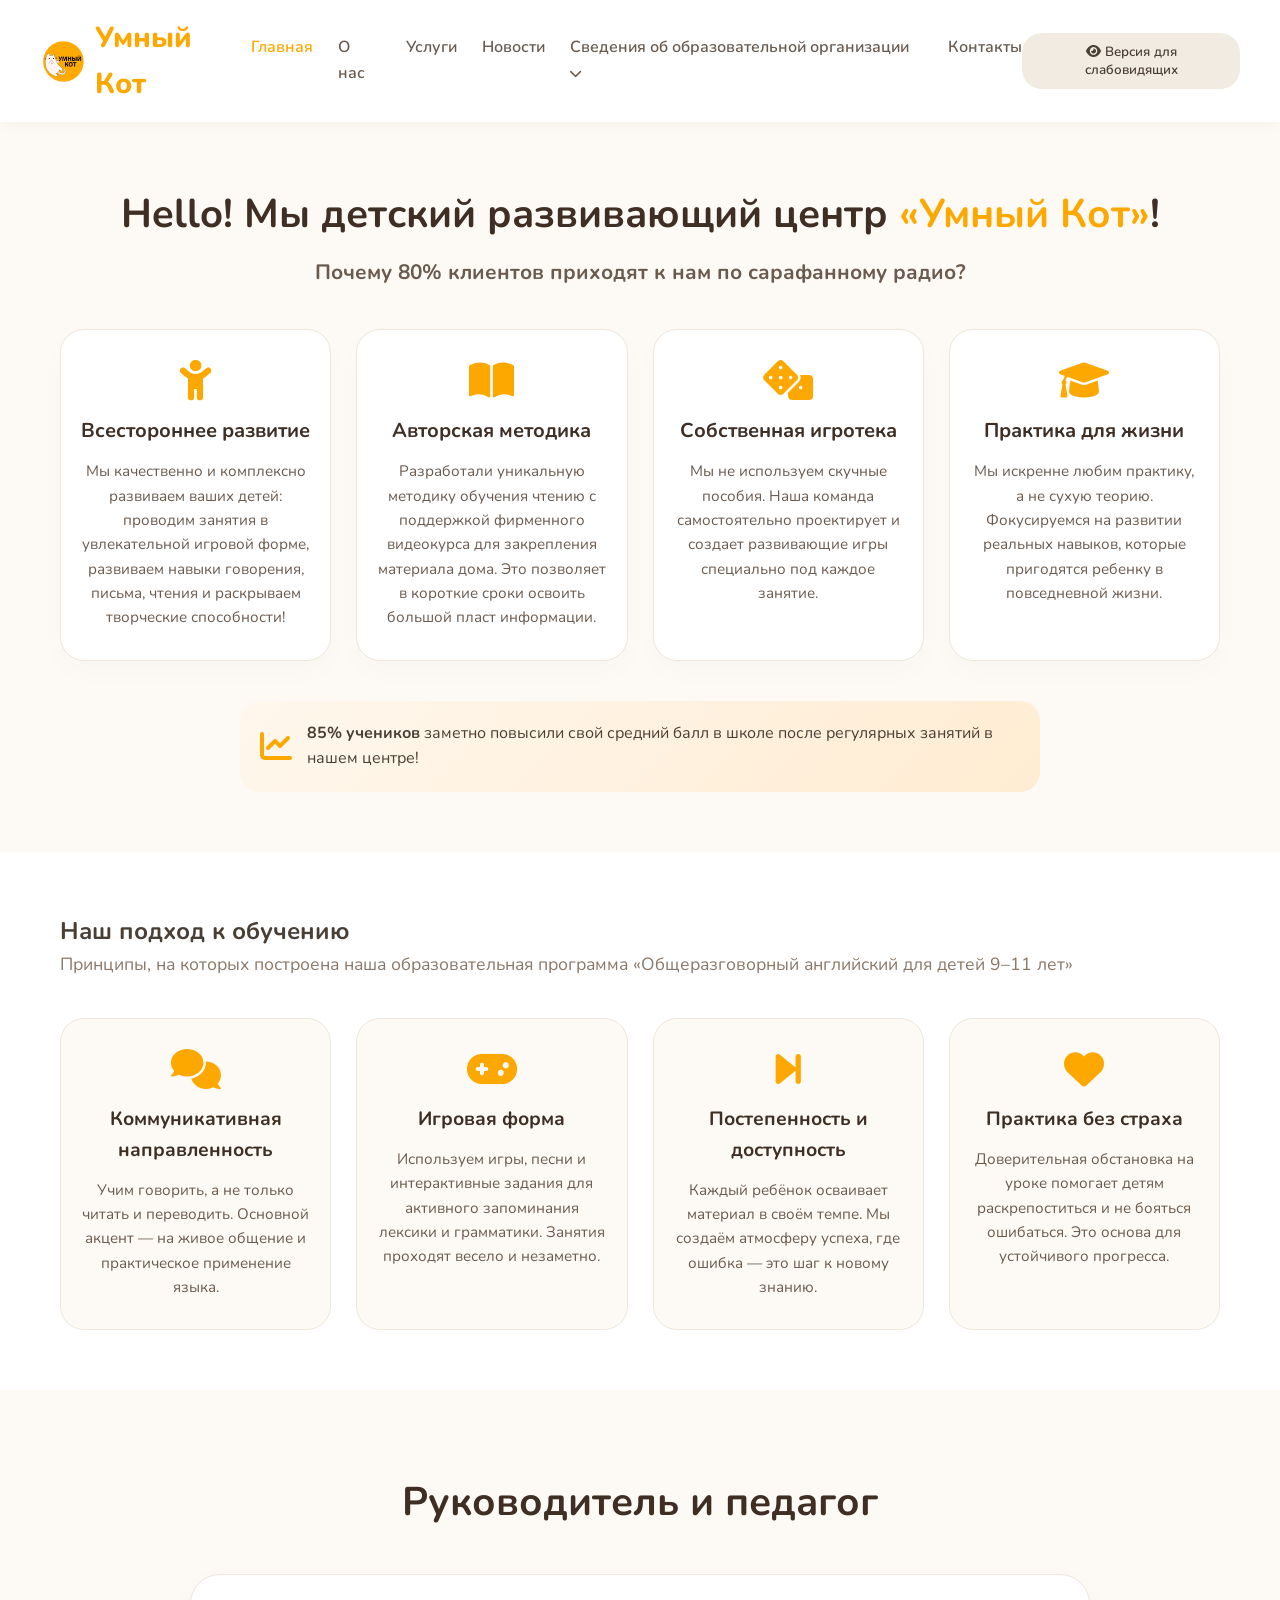
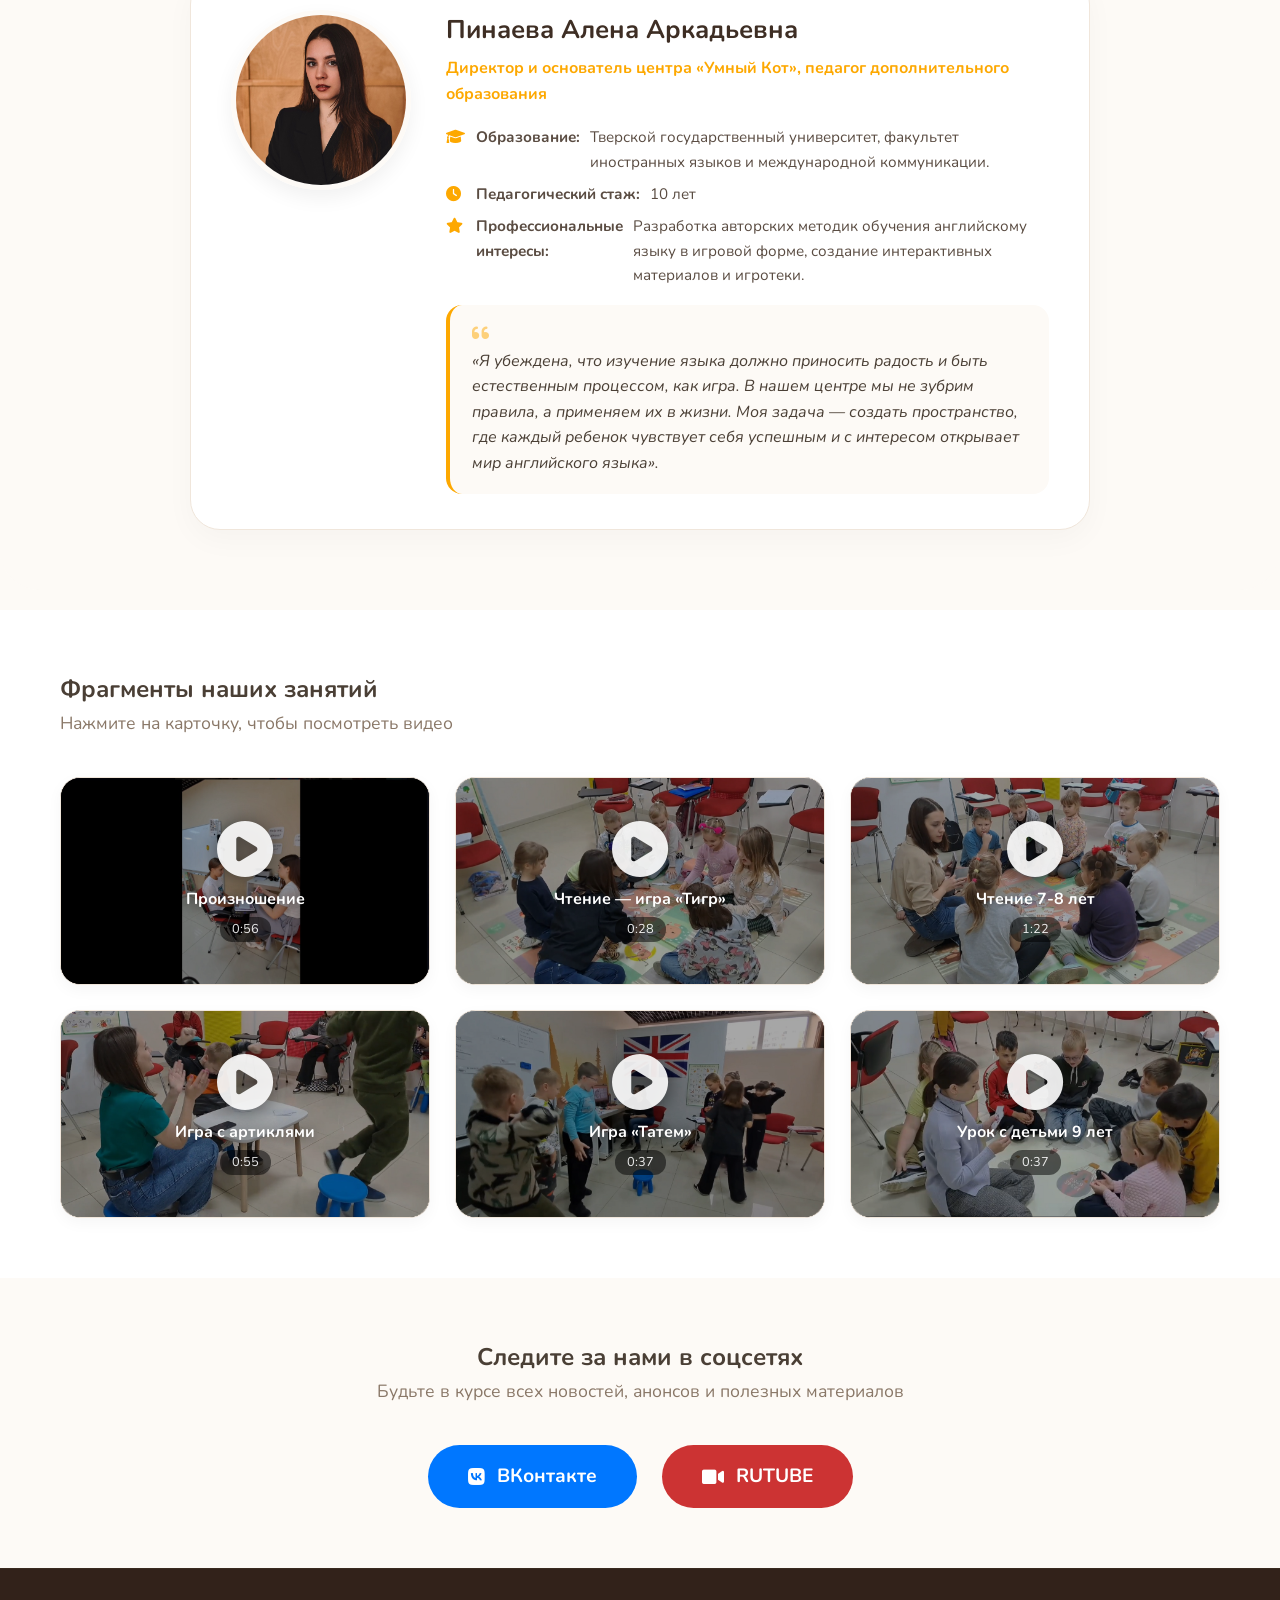
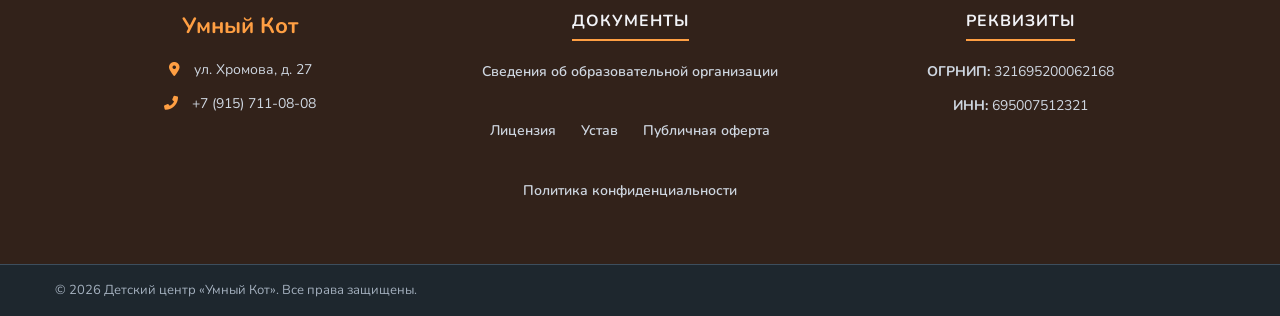
==== commit 71be5d39: "fix adress" ====
--- a/about.html
+++ b/about.html
@@ -9,6 +9,7 @@
     <link href="https://fonts.googleapis.com/css2?family=Nunito:wght@400;600;700;800&display=swap" rel="stylesheet" />
     <link rel="stylesheet" href="https://cdnjs.cloudflare.com/ajax/libs/font-awesome/6.0.0-beta3/css/all.min.css" />
     <link rel="stylesheet" href="assets/css/style.css" />
+    <link rel="icon" type="image/png" href="assets/img/logo.png" />
 </head>
 <body>
 
@@ -19,10 +20,12 @@
             <span>Умный Кот</span>
         </a>
     </div>
-    <ul class="nav-links">
-        <li><a href="index.html">Главная</a></li>
-        <li><a href="about.html" class="active">О нас</a></li>
+    
+    <ul class="nav-links" id="navLinks">
+        <li><a href="index.html" class="active">Главная</a></li>
+        <li><a href="about.html">О нас</a></li>
         <li><a href="services.html">Услуги</a></li>
+        <li><a href="news.html">Новости</a></li>
         <li class="dropdown">
             <a href="sveden.html">Сведения об образовательной организации <i class="fas fa-chevron-down" style="font-size: 0.8rem;"></i></a>
             <ul class="dropdown-menu">
@@ -37,6 +40,14 @@
         </li>
         <li><a href="index.html#branches">Контакты</a></li>
     </ul>
+    
+    <!-- Бургер-меню (ДОБАВИТЬ) -->
+    <div class="burger-menu" id="burgerMenu">
+        <span></span>
+        <span></span>
+        <span></span>
+    </div>
+    
     <button id="bvi-open" class="btn-eye"><i class="fas fa-eye"></i> Версия для слабовидящих</button>
 </header>
 
@@ -295,5 +306,9 @@
 </script>
 <!-- ===== ВЕРСИЯ ДЛЯ СЛАБОВИДЯЩИХ ===== -->
 <script src="assets/js/bvi.js"></script>
+
+<!-- ===== МОБИЛЬНОЕ МЕНЮ (БУРГЕР) ===== -->
+<script src="assets/js/menu.js"></script>
+
 </body>
 </html>
--- a/assets/css/style.css
+++ b/assets/css/style.css
@@ -1620,4 +1620,547 @@
     margin-bottom: 25px;
     padding-right: 0;
   }
+}
+/* ==========================================================================
+   19. БЛОК ЗАПИСИ НА ЗАНЯТИЕ (ФОРМА)
+   ========================================================================== */
+.appointment-section {
+    padding: 80px 0;
+    background: #ffffff;
+    border-radius: 50px;
+    margin: 40px 0;
+}
+
+.appointment-wrapper {
+    max-width: 600px;
+    margin: 0 auto;
+    background: var(--bg-creamy);
+    padding: 40px 45px;
+    border-radius: 30px;
+    border: 1px solid #f0e6db;
+    box-shadow: 0 10px 30px rgba(0, 0, 0, 0.02);
+    text-align: center;
+}
+
+.appointment-header h2 {
+    font-size: 2.2rem;
+    color: var(--text-title);
+    margin-bottom: 12px;
+}
+
+.appointment-header p {
+    color: #6b5a4e;
+    font-size: 1.05rem;
+    margin-bottom: 30px;
+    line-height: 1.5;
+}
+
+.appointment-form {
+    text-align: left;
+}
+
+.form-group {
+    margin-bottom: 20px;
+}
+
+.form-group label {
+    display: block;
+    margin-bottom: 8px;
+    font-weight: 700;
+    color: var(--text-title);
+    font-size: 0.95rem;
+}
+
+.form-group label i {
+    color: var(--brand-color);
+    margin-right: 6px;
+}
+
+.form-group input {
+    width: 100%;
+    padding: 14px 20px;
+    border-radius: 15px;
+    border: 1px solid #ebdcd0;
+    background: #ffffff;
+    font-family: inherit;
+    font-size: 1rem;
+    color: var(--text-dark);
+    transition: 0.3s ease;
+}
+
+.form-group input:focus {
+    outline: none;
+    border-color: var(--brand-color);
+    box-shadow: 0 0 0 4px rgba(253, 168, 0, 0.15);
+}
+
+.btn-submit {
+    width: 100%;
+    background: var(--brand-color);
+    color: white;
+    padding: 16px 30px;
+    border: none;
+    border-radius: 30px;
+    font-family: inherit;
+    font-weight: 700;
+    font-size: 1.1rem;
+    cursor: pointer;
+    box-shadow: 0 8px 20px rgba(253, 168, 0, 0.3);
+    transition: 0.3s;
+    text-align: center;
+    margin-top: 10px;
+}
+
+.btn-submit:hover {
+    transform: translateY(-2px);
+    box-shadow: 0 12px 25px rgba(253, 168, 0, 0.4);
+}
+
+.btn-submit:disabled {
+    background: #cbd5e1;
+    color: #94a3b8;
+    box-shadow: none;
+    cursor: not-allowed;
+    transform: none;
+}
+
+/* Статусы отправки заявки */
+.form-status {
+    margin-top: 20px;
+    padding: 14px;
+    border-radius: 12px;
+    font-size: 0.95rem;
+    font-weight: 600;
+    text-align: center;
+    display: none;
+}
+
+.form-status.success {
+    background: #e6f4ea;
+    color: #137333;
+    border: 1px solid #dadce0;
+}
+
+.form-status.error {
+    background: #fce8e6;
+    color: #c5221f;
+    border: 1px solid #dadce0;
+}
+
+/* Настройки адаптивности под мобильные экраны */
+@media (max-width: 768px) {
+    .appointment-section {
+        padding: 50px 0;
+        margin: 20px 0;
+    }
+    .appointment-wrapper {
+        padding: 30px 20px;
+        border-radius: 20px;
+    }
+    .appointment-header h2 {
+        font-size: 1.7rem;
+    }
+}
+
+/* Адаптация формы под версию для слабовидящих */
+body.bvi-mode .appointment-section,
+body.bvi-mode .appointment-wrapper {
+    background: #ffffff !important;
+    border: 2px solid #000000 !important;
+    box-shadow: none !important;
+}
+body.bvi-mode .form-group input {
+    border: 2px solid #000000 !important;
+    color: #000000 !important;
+}
+body.bvi-mode .btn-submit {
+    background: #ffffff !important;
+    color: #000000 !important;
+    border: 3px solid #000000 !important;
+    box-shadow: none !important;
+}
+body.bvi-mode .btn-submit:hover {
+    background: #000000 !important;
+    color: #ffffff !important;
+}
+/* ==========================================================================
+   20. СТРАНИЦА "НОВОСТИ" (NEWS.HTML)
+   ========================================================================== */
+
+/* ----- 20.1 Шапка страницы новостей ----- */
+.news-hero {
+    padding: 60px 0 30px;
+    text-align: center;
+    background: linear-gradient(135deg, #fff7ed 0%, #ffecd2 100%);
+    border-radius: 0 0 50px 50px;
+    margin-bottom: 40px;
+}
+
+.news-hero h1 {
+    font-size: 2.8rem;
+    color: var(--text-title);
+    margin-bottom: 10px;
+}
+
+.news-hero h1 span {
+    color: var(--brand-color);
+}
+
+.news-hero .subtitle {
+    font-size: 1.2rem;
+    color: #6b5a4e;
+    max-width: 600px;
+    margin: 0 auto;
+}
+
+/* ----- 20.2 Лента новостей ----- */
+.news-feed {
+    padding: 20px 0 80px;
+    background: var(--bg-creamy);
+}
+
+.news-list {
+    display: flex;
+    flex-direction: column;
+    gap: 40px;
+    max-width: 900px;
+    margin: 0 auto;
+}
+
+/* ----- 20.3 Карточка новости ----- */
+.news-item {
+    background: #ffffff;
+    border-radius: 30px;
+    border: 1px solid #f0e6db;
+    box-shadow: 0 10px 30px rgba(0, 0, 0, 0.03);
+    overflow: hidden;
+    transition: 0.3s ease;
+}
+
+.news-item:hover {
+    border-color: var(--brand-color);
+    box-shadow: 0 15px 40px rgba(253, 168, 0, 0.08);
+}
+
+.news-card {
+    padding: 25px;
+}
+
+/* ----- 20.4 Контент новости (виджет ВК) ----- */
+.news-content {
+    width: 100%;
+}
+
+.news-content #vk_post_-215278589_1505,
+.news-content #vk_post_-215278589_1490,
+.news-content #vk_post_-215278589_1489,
+.news-content #vk_post_-215278589_1488,
+.news-content #vk_post_-215278589_1486,
+.news-content #vk_post_-215278589_1481,
+.news-content #vk_post_-215278589_1477,
+.news-content #vk_post_-215278589_1463 {
+    width: 100% !important;
+}
+
+.news-content iframe {
+    max-width: 100% !important;
+    width: 100% !important;
+}
+
+/* Стили для виджета ВК внутри карточки */
+.news-content .vk_post,
+.news-content .vk-widget-post {
+    background: transparent !important;
+    border: none !important;
+    box-shadow: none !important;
+}
+
+/* ----- 20.5 Кнопка "Смотреть все новости в ВК" ----- */
+.news-footer {
+    text-align: center;
+    margin-top: 50px;
+}
+
+.btn-news-vk {
+    display: inline-flex;
+    align-items: center;
+    gap: 12px;
+    background: #0077ff;
+    color: #ffffff;
+    padding: 16px 40px;
+    border-radius: 50px;
+    font-weight: 700;
+    font-size: 1.1rem;
+    text-decoration: none;
+    transition: 0.3s ease;
+    box-shadow: 0 8px 25px rgba(0, 119, 255, 0.25);
+}
+
+.btn-news-vk:hover {
+    transform: translateY(-3px);
+    background: #0066dd;
+    box-shadow: 0 12px 35px rgba(0, 119, 255, 0.35);
+}
+
+.btn-news-vk i {
+    font-size: 1.4rem;
+}
+
+/* ===== АДАПТИВНОСТЬ ДЛЯ СТРАНИЦЫ НОВОСТЕЙ ===== */
+
+/* Планшеты и маленькие ноутбуки */
+@media (max-width: 992px) {
+    .news-hero h1 {
+        font-size: 2.3rem;
+    }
+    
+    .news-card {
+        padding: 20px;
+    }
+}
+
+/* Телефоны */
+@media (max-width: 768px) {
+    .news-hero {
+        padding: 40px 0 25px;
+        border-radius: 0 0 30px 30px;
+    }
+    
+    .news-hero h1 {
+        font-size: 1.8rem;
+    }
+    
+    .news-hero .subtitle {
+        font-size: 1rem;
+    }
+    
+    .news-feed {
+        padding: 10px 0 50px;
+    }
+    
+    .news-list {
+        gap: 25px;
+    }
+    
+    .news-card {
+        padding: 16px;
+    }
+    
+    .btn-news-vk {
+        padding: 14px 25px;
+        font-size: 1rem;
+        width: 100%;
+        justify-content: center;
+    }
+}
+
+/* Маленькие телефоны */
+@media (max-width: 480px) {
+    .news-hero h1 {
+        font-size: 1.5rem;
+    }
+    
+    .news-card {
+        padding: 12px;
+    }
+    
+    .news-list {
+        gap: 18px;
+    }
+    
+    .btn-news-vk {
+        font-size: 0.9rem;
+        padding: 12px 20px;
+    }
+}
+
+/* ===== Адаптация для версии слабовидящих ===== */
+body.bvi-mode .news-hero {
+    background: #ffffff !important;
+    border: 2px solid #000000;
+}
+
+body.bvi-mode .news-item {
+    background: #ffffff !important;
+    border: 2px solid #000000 !important;
+    box-shadow: none !important;
+}
+
+body.bvi-mode .btn-news-vk {
+    background: #ffffff !important;
+    color: #000000 !important;
+    border: 3px solid #000000 !important;
+    box-shadow: none !important;
+}
+
+body.bvi-mode .btn-news-vk:hover {
+    background: #000000 !important;
+    color: #ffffff !important;
+}
+/* ==========================================================================
+   21. БУРГЕР-МЕНЮ ДЛЯ МОБИЛЬНЫХ
+   ========================================================================== */
+
+/* ----- 21.1 Бургер-кнопка (по умолчанию скрыта на десктопе) ----- */
+.burger-menu {
+    display: none;
+    flex-direction: column;
+    justify-content: space-between;
+    width: 30px;
+    height: 22px;
+    cursor: pointer;
+    z-index: 110;
+    margin-left: 10px;
+}
+
+.burger-menu span {
+    display: block;
+    height: 3px;
+    width: 100%;
+    background: var(--text-dark);
+    border-radius: 3px;
+    transition: 0.3s ease;
+}
+
+/* Анимация бургера при открытии (крестик) */
+.burger-menu.active span:nth-child(1) {
+    transform: translateY(9px) rotate(45deg);
+}
+
+.burger-menu.active span:nth-child(2) {
+    opacity: 0;
+}
+
+.burger-menu.active span:nth-child(3) {
+    transform: translateY(-9px) rotate(-45deg);
+}
+
+/* ----- 21.2 Мобильное меню (выпадающее) ----- */
+.nav-links-mobile {
+    display: none;
+    position: fixed;
+    top: 0;
+    left: 0;
+    width: 100%;
+    height: 100vh;
+    background: #ffffff;
+    padding: 80px 30px 30px;
+    flex-direction: column;
+    align-items: center;
+    justify-content: flex-start;
+    gap: 20px;
+    list-style: none;
+    z-index: 105;
+    overflow-y: auto;
+    box-shadow: 0 10px 30px rgba(0,0,0,0.1);
+}
+
+.nav-links-mobile.open {
+    display: flex;
+}
+
+.nav-links-mobile li {
+    width: 100%;
+    text-align: center;
+}
+
+.nav-links-mobile a {
+    display: block;
+    padding: 12px 0;
+    font-size: 1.2rem;
+    font-weight: 700;
+    color: var(--text-dark);
+    text-decoration: none;
+    border-bottom: 1px solid #f0e6db;
+    transition: 0.3s;
+}
+
+.nav-links-mobile a:hover,
+.nav-links-mobile a.active {
+    color: var(--brand-color);
+}
+
+/* Мобильное меню: подменю (выпадающее в мобильной версии) */
+.nav-links-mobile .dropdown-menu {
+    position: static;
+    opacity: 1;
+    visibility: visible;
+    box-shadow: none;
+    padding-left: 0;
+    transform: none;
+    background: transparent;
+    display: none;
+    width: 100%;
+}
+
+.nav-links-mobile .dropdown-menu.open {
+    display: block;
+}
+
+.nav-links-mobile .dropdown-menu li a {
+    font-size: 1rem;
+    padding: 10px 0;
+    border-bottom: none;
+    color: #6b5a4e;
+}
+
+.nav-links-mobile .dropdown-menu li a:hover {
+    background: transparent;
+    color: var(--brand-color);
+}
+
+/* ----- 21.3 Адаптивность: показываем бургер на телефонах ----- */
+@media (max-width: 768px) {
+    .burger-menu {
+        display: flex;
+    }
+    
+    /* Скрываем десктопное меню */
+    .nav-links {
+        display: none !important;
+    }
+    
+    /* Кнопка слабовидящих на мобильных делаем компактнее */
+    .btn-eye {
+        font-size: 0.85rem;
+        padding: 6px 12px;
+    }
+    .btn-eye i {
+        margin-right: 4px;
+    }
+}
+
+/* ----- 21.4 Затемнение фона при открытом меню ----- */
+.overlay {
+    display: none;
+    position: fixed;
+    top: 0;
+    left: 0;
+    width: 100%;
+    height: 100%;
+    background: rgba(0, 0, 0, 0.3);
+    z-index: 104;
+}
+
+.overlay.active {
+    display: block;
+}
+
+/* ----- 21.5 Адаптация для BVI (версия для слабовидящих) ----- */
+body.bvi-mode .burger-menu span {
+    background: #000000 !important;
+}
+
+body.bvi-mode .nav-links-mobile {
+    background: #ffffff !important;
+    border: 2px solid #000000;
+}
+
+body.bvi-mode .nav-links-mobile a {
+    color: #000000 !important;
+    border-bottom: 1px solid #000000;
+}
+
+body.bvi-mode .nav-links-mobile a:hover {
+    color: #0000ff !important;
 }
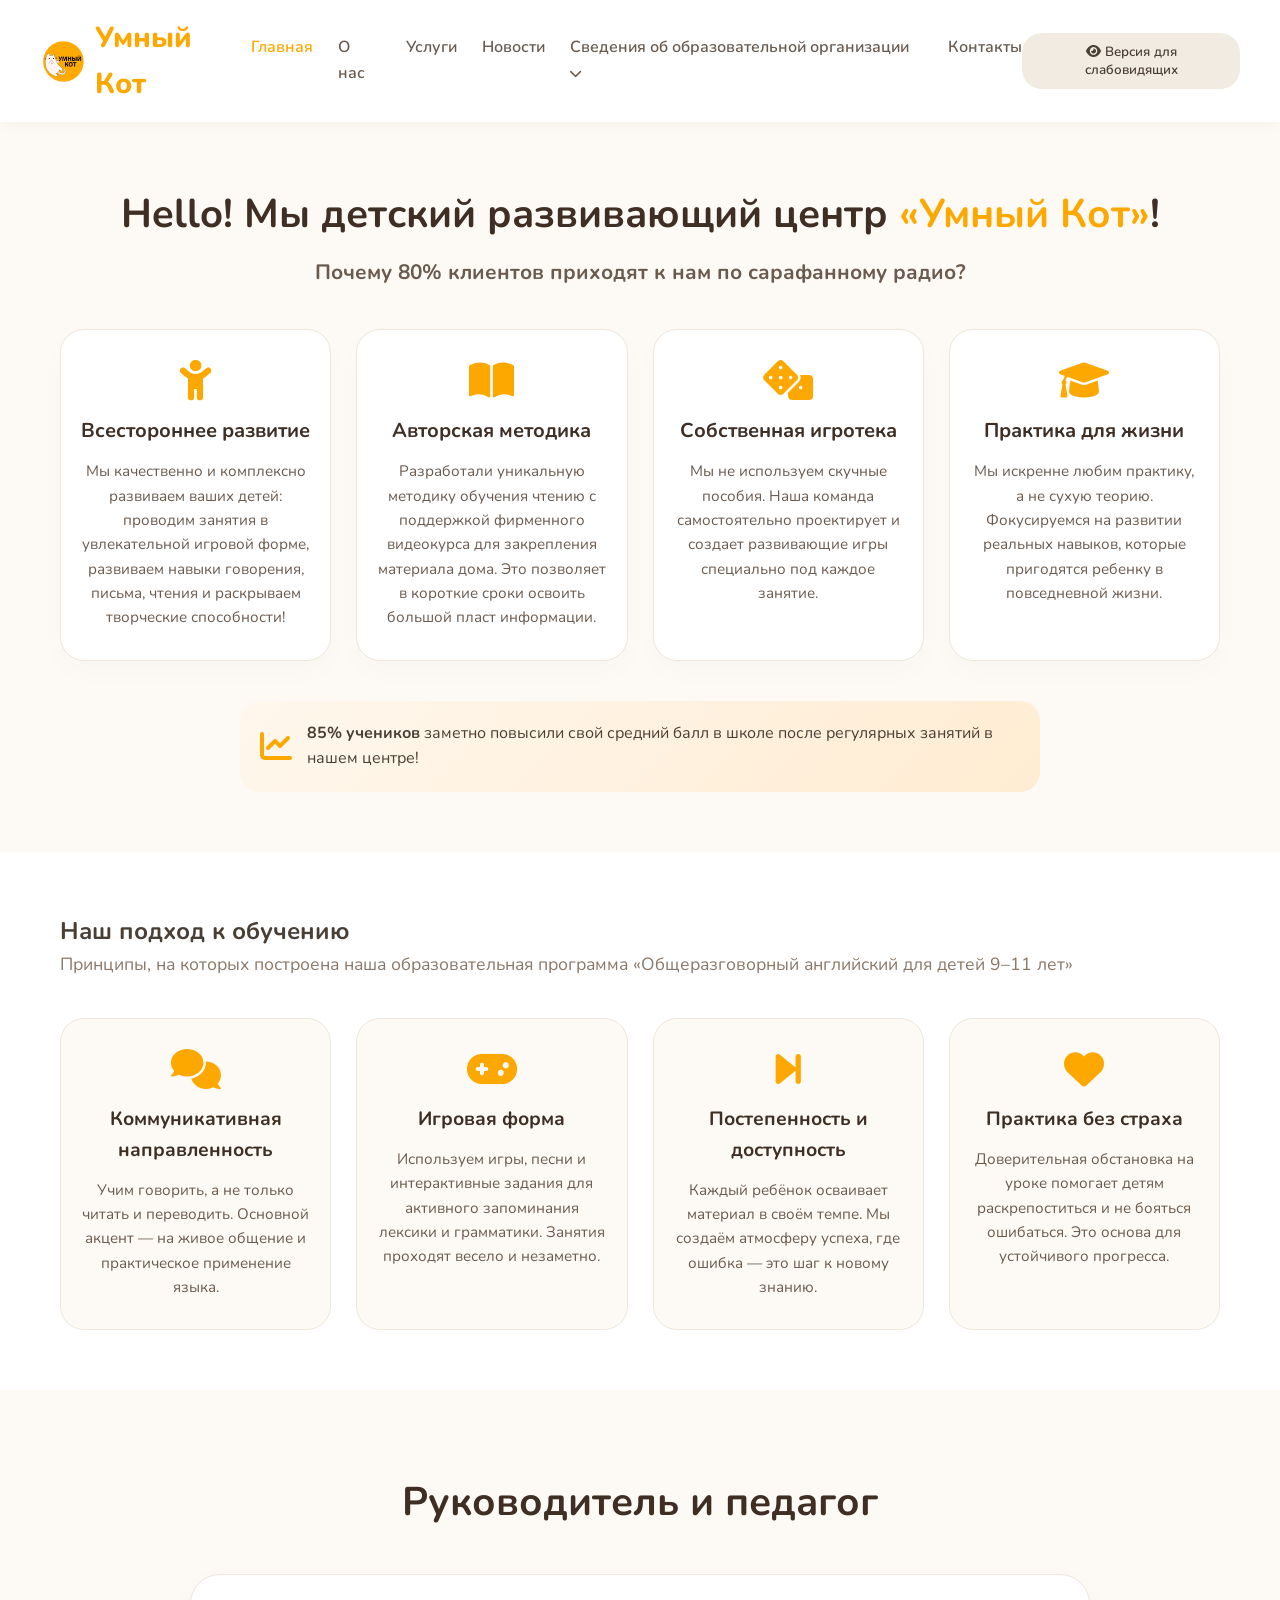
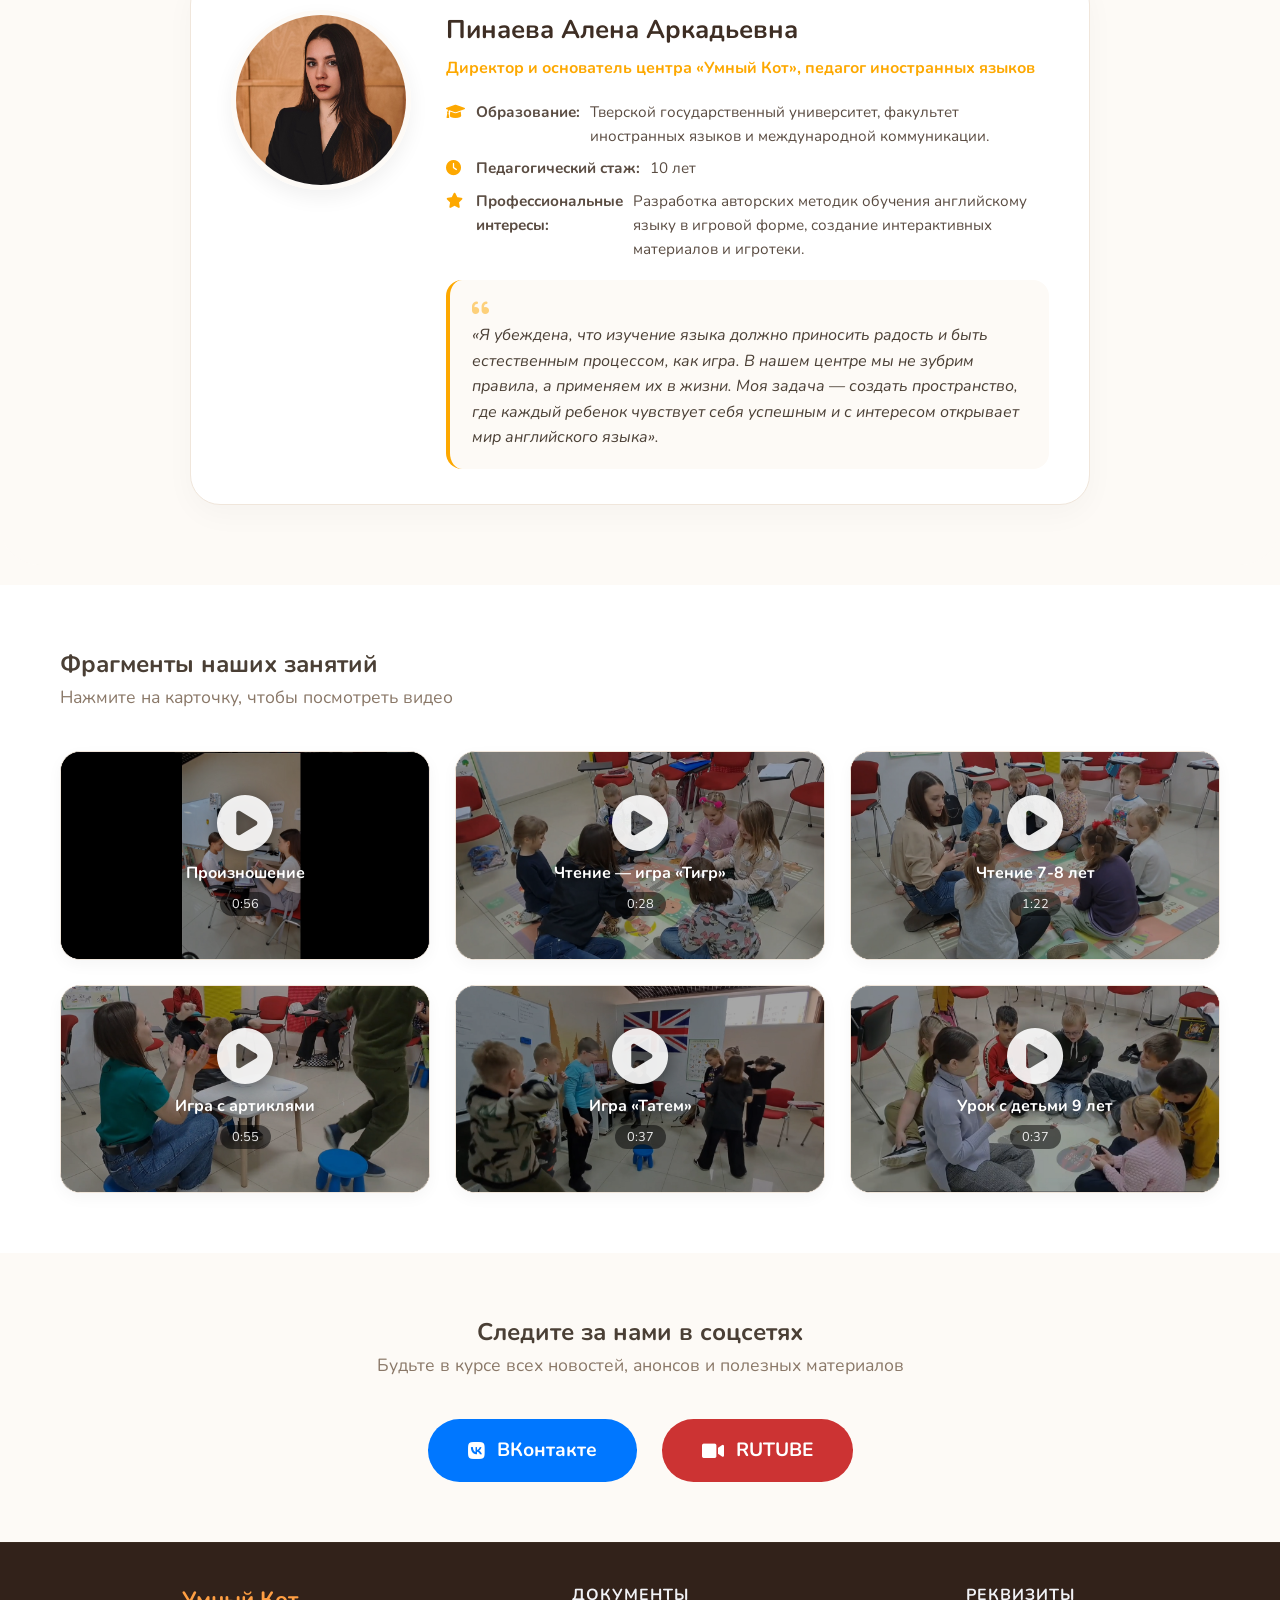
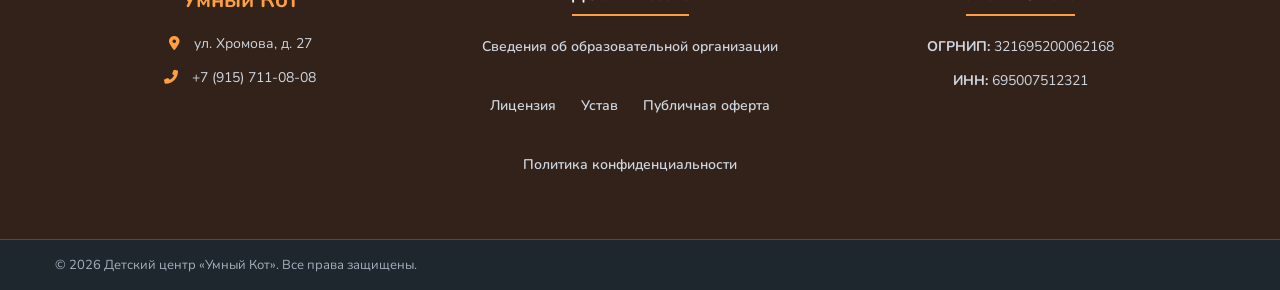
==== commit fb2e4fce: "Update about.html" ====
--- a/about.html
+++ b/about.html
@@ -127,7 +127,7 @@
                     <img src="assets/img/ceo.jpg" alt="Пинаева Алена Аркадьевна" class="member-img">
                     <div class="ceo-info">
                         <h4>Пинаева Алена Аркадьевна</h4>
-                        <p class="role">Директор и основатель центра «Умный Кот», педагог дополнительного образования</p>
+                        <p class="role">Директор и основатель центра «Умный Кот», педагог иностранных языков</p>
                         <div class="ceo-details">
                             <p><i class="fas fa-graduation-cap"></i> <strong>Образование:</strong> Тверской государственный университет, факультет иностранных языков и международной коммуникации.</p>
                             <p><i class="fas fa-clock"></i> <strong>Педагогический стаж:</strong> 10 лет</p>
--- a/assets/css/style.css
+++ b/assets/css/style.css
@@ -1997,6 +1997,7 @@
     background: #000000 !important;
     color: #ffffff !important;
 }
+
 /* ==========================================================================
    21. БУРГЕР-МЕНЮ ДЛЯ МОБИЛЬНЫХ
    ========================================================================== */
@@ -2111,22 +2112,128 @@
 
 /* ----- 21.3 Адаптивность: показываем бургер на телефонах ----- */
 @media (max-width: 768px) {
+    /* Переопределяем шапку для телефонов — компактная версия */
+    header {
+        padding: 10px 15px !important;
+        min-height: 56px !important;
+    }
+    
+    .logo {
+        font-size: 1.1rem !important;
+        gap: 6px !important;
+    }
+    
+    #main-logo {
+        height: 32px !important;
+        width: auto !important;
+    }
+    
+    .btn-eye {
+        font-size: 0.7rem !important;
+        padding: 5px 10px !important;
+        border-radius: 15px !important;
+        margin-left: 5px !important;
+        white-space: nowrap !important;
+        background: #f2ebe1 !important;
+        border: none !important;
+    }
+    
+    .btn-eye i {
+        font-size: 0.8rem !important;
+        margin-right: 3px !important;
+    }
+    
     .burger-menu {
-        display: flex;
+        display: flex !important;
+        width: 26px !important;
+        height: 18px !important;
+        margin-left: 6px !important;
+        flex-shrink: 0 !important;
+    }
+    
+    .burger-menu span {
+        height: 2.5px !important;
+        background: var(--text-dark) !important;
+        border-radius: 2px !important;
     }
     
     /* Скрываем десктопное меню */
     .nav-links {
         display: none !important;
     }
-    
-    /* Кнопка слабовидящих на мобильных делаем компактнее */
+}
+
+@media (max-width: 480px) {
+    header {
+        padding: 6px 10px !important;
+        min-height: 48px !important;
+    }
+    
+    .logo {
+        font-size: 0.9rem !important;
+        gap: 4px !important;
+    }
+    
+    #main-logo {
+        height: 26px !important;
+    }
+    
     .btn-eye {
-        font-size: 0.85rem;
-        padding: 6px 12px;
-    }
+        font-size: 0.6rem !important;
+        padding: 4px 8px !important;
+        border-radius: 12px !important;
+        margin-left: 3px !important;
+    }
+    
     .btn-eye i {
-        margin-right: 4px;
+        font-size: 0.7rem !important;
+        margin-right: 2px !important;
+    }
+    
+    .burger-menu {
+        width: 22px !important;
+        height: 16px !important;
+        margin-left: 4px !important;
+    }
+    
+    .burger-menu span {
+        height: 2px !important;
+    }
+}
+
+@media (max-width: 360px) {
+    header {
+        padding: 4px 6px !important;
+        min-height: 42px !important;
+    }
+    
+    .logo {
+        font-size: 0.75rem !important;
+        gap: 3px !important;
+    }
+    
+    #main-logo {
+        height: 22px !important;
+    }
+    
+    .btn-eye {
+        font-size: 0.5rem !important;
+        padding: 3px 6px !important;
+        border-radius: 10px !important;
+    }
+    
+    .btn-eye i {
+        font-size: 0.6rem !important;
+    }
+    
+    .burger-menu {
+        width: 18px !important;
+        height: 14px !important;
+        margin-left: 3px !important;
+    }
+    
+    .burger-menu span {
+        height: 1.8px !important;
     }
 }
 
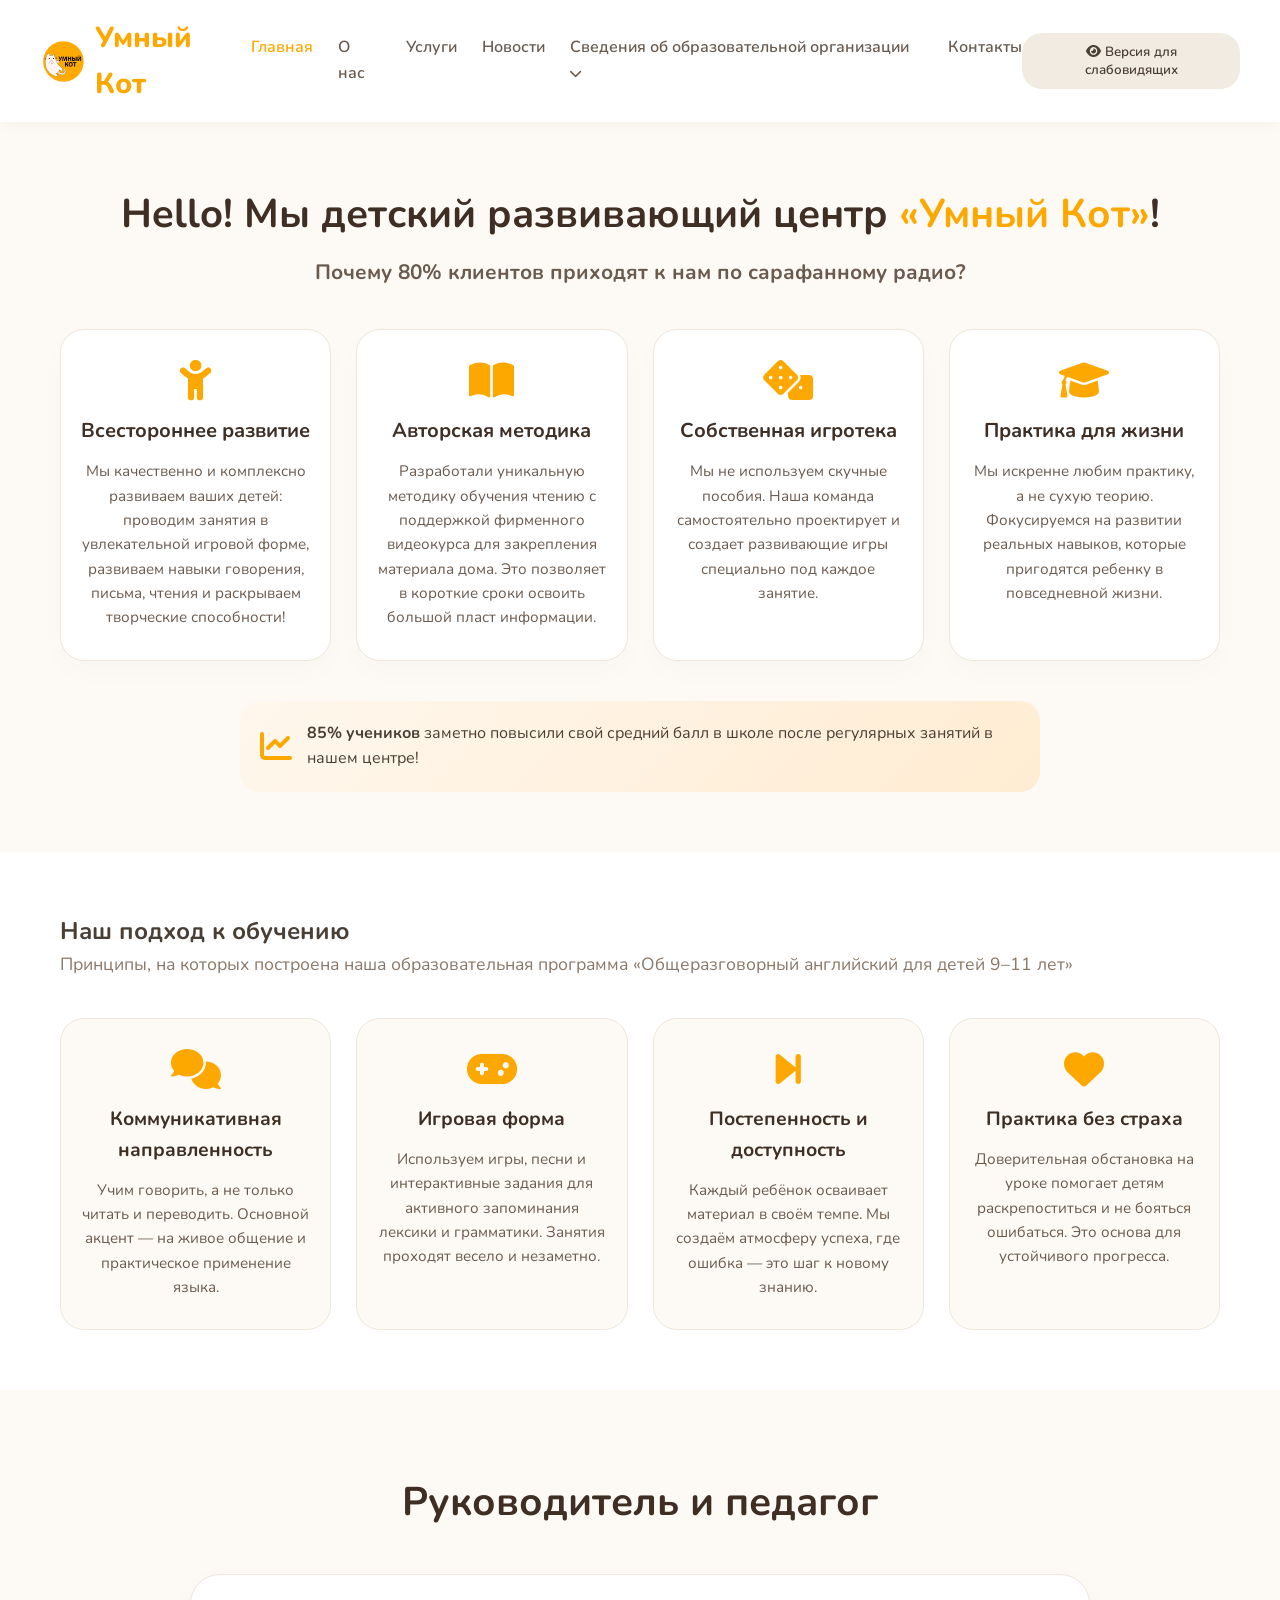
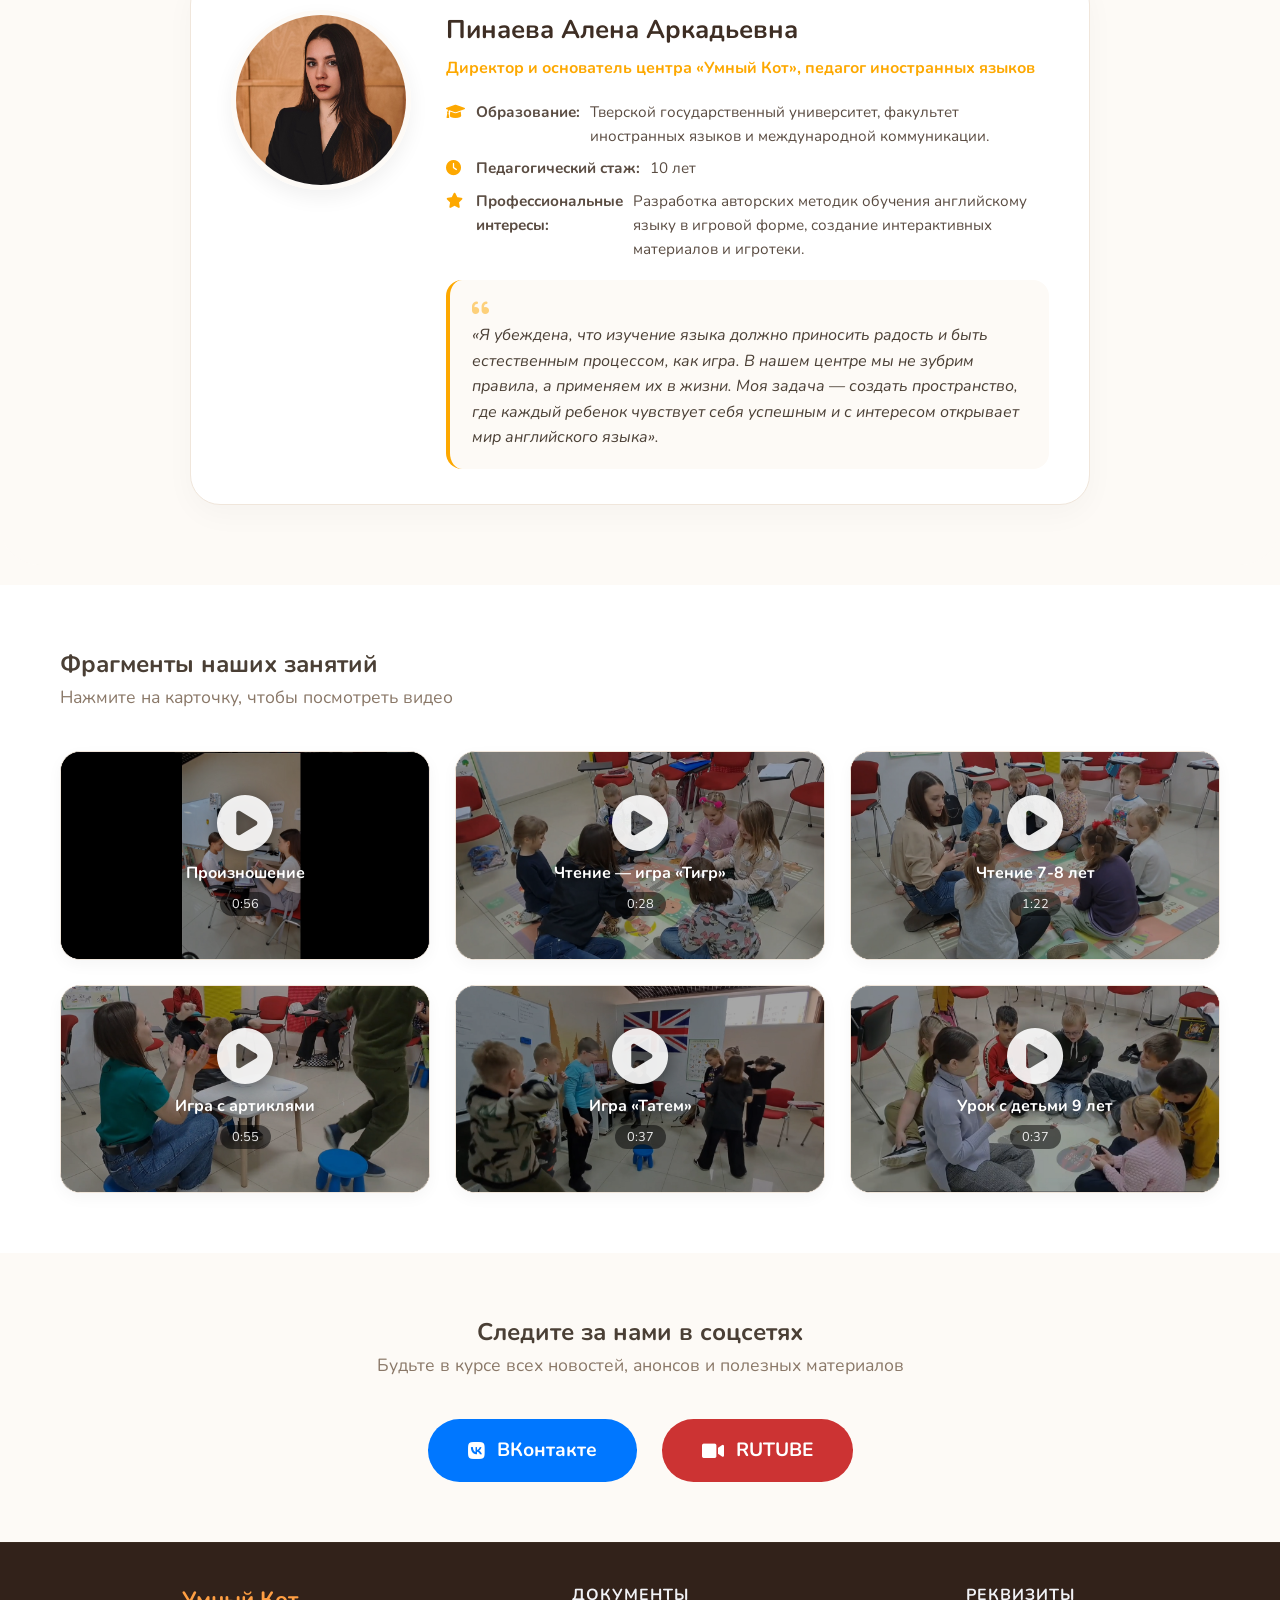
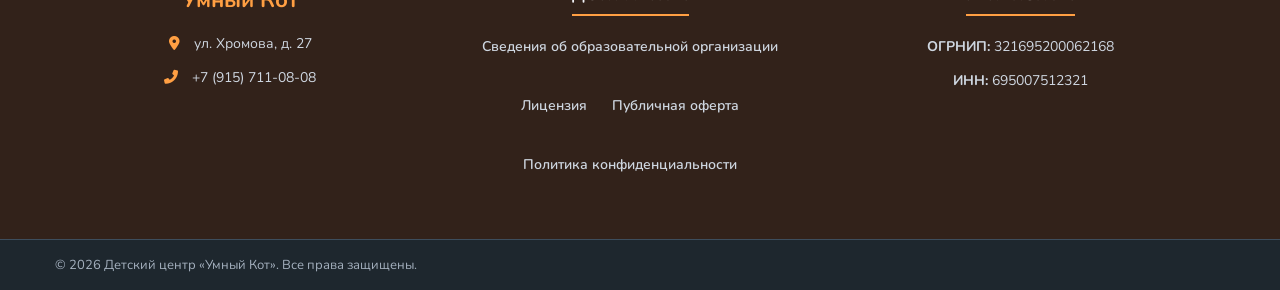
==== commit ff157a24: "fix ustav and docs" ====
--- a/about.html
+++ b/about.html
@@ -241,7 +241,6 @@
       <ul class="footer-links">
         <li><a href="sveden.html">Сведения об образовательной организации</a></li>
         <li><a href="sveden.html#license-status">Лицензия</a></li>
-        <li><a href="docs/Ustav.pdf" target="_blank">Устав</a></li>
         <li><a href="docs/Oferta.pdf" target="_blank">Публичная оферта</a></li>
         <li><a href="docs/Privacy_Policy.pdf" target="_blank">Политика конфиденциальности</a></li>
       </ul>
